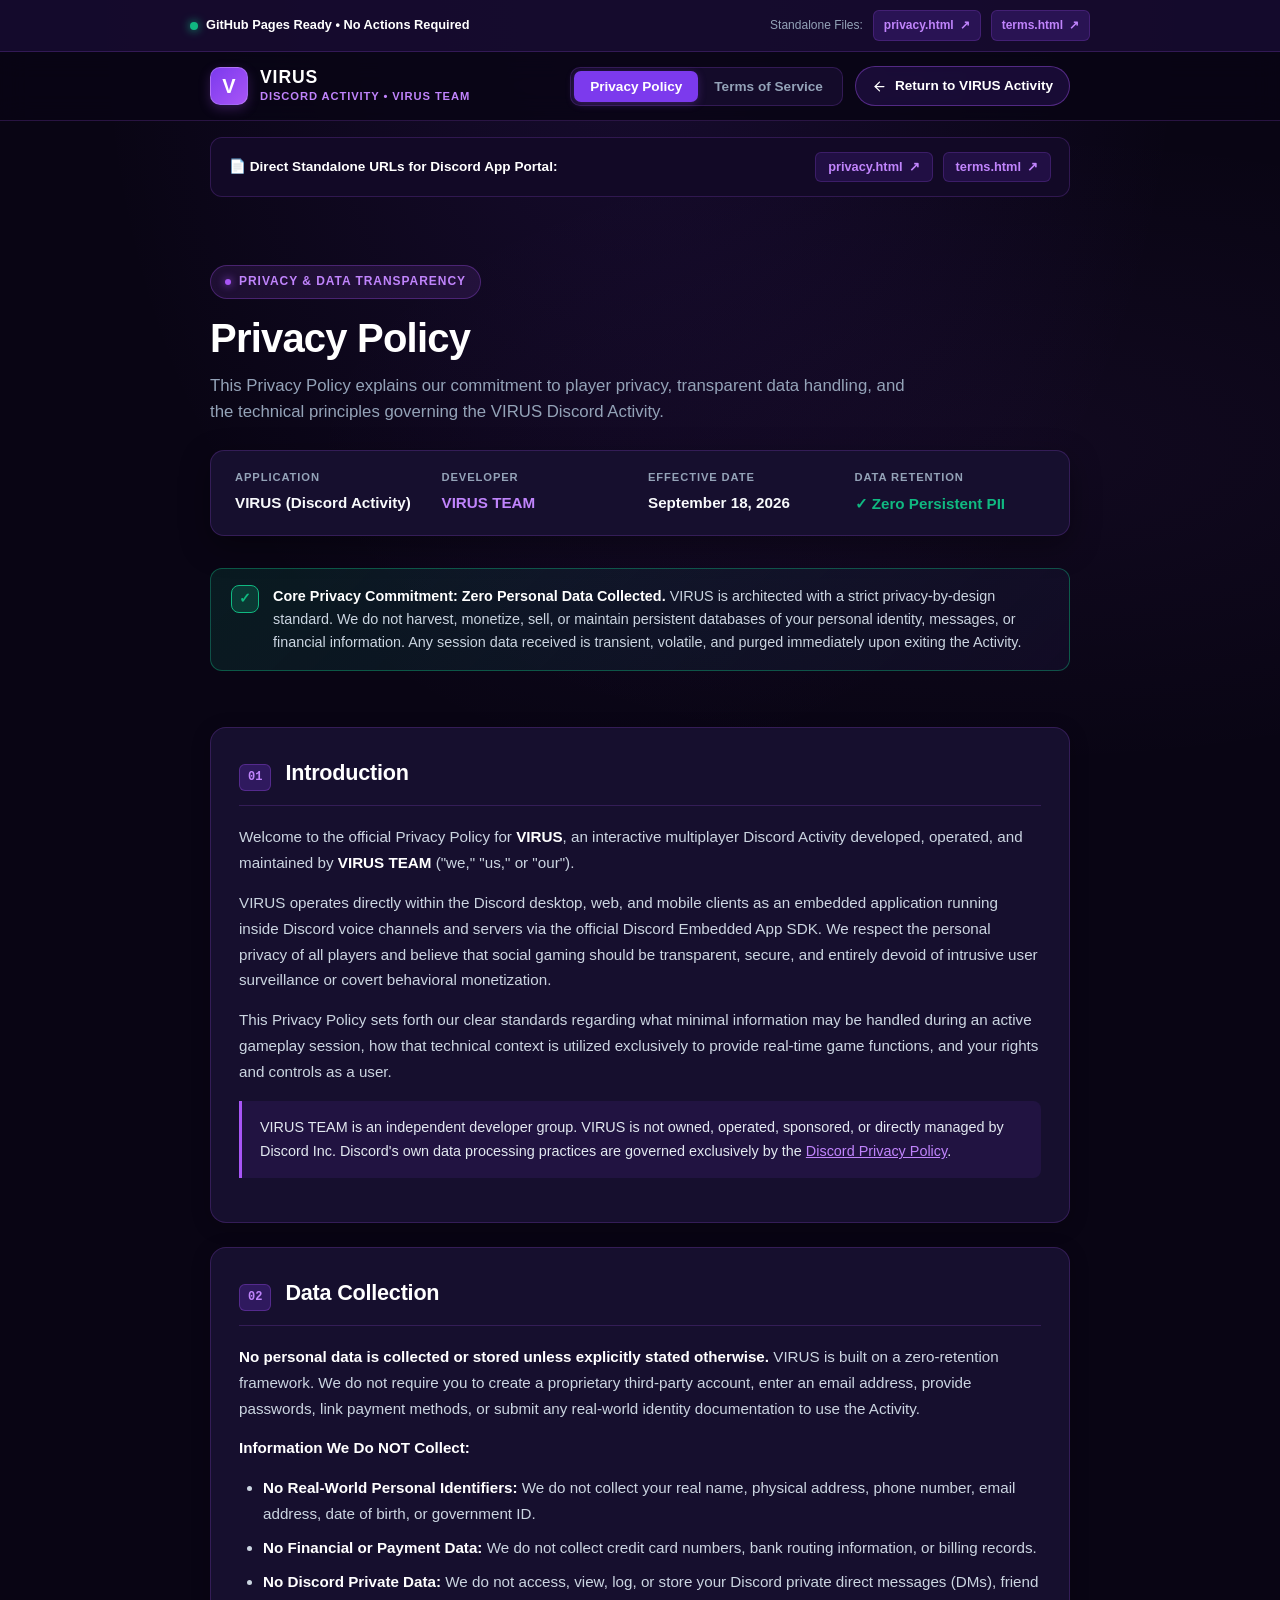
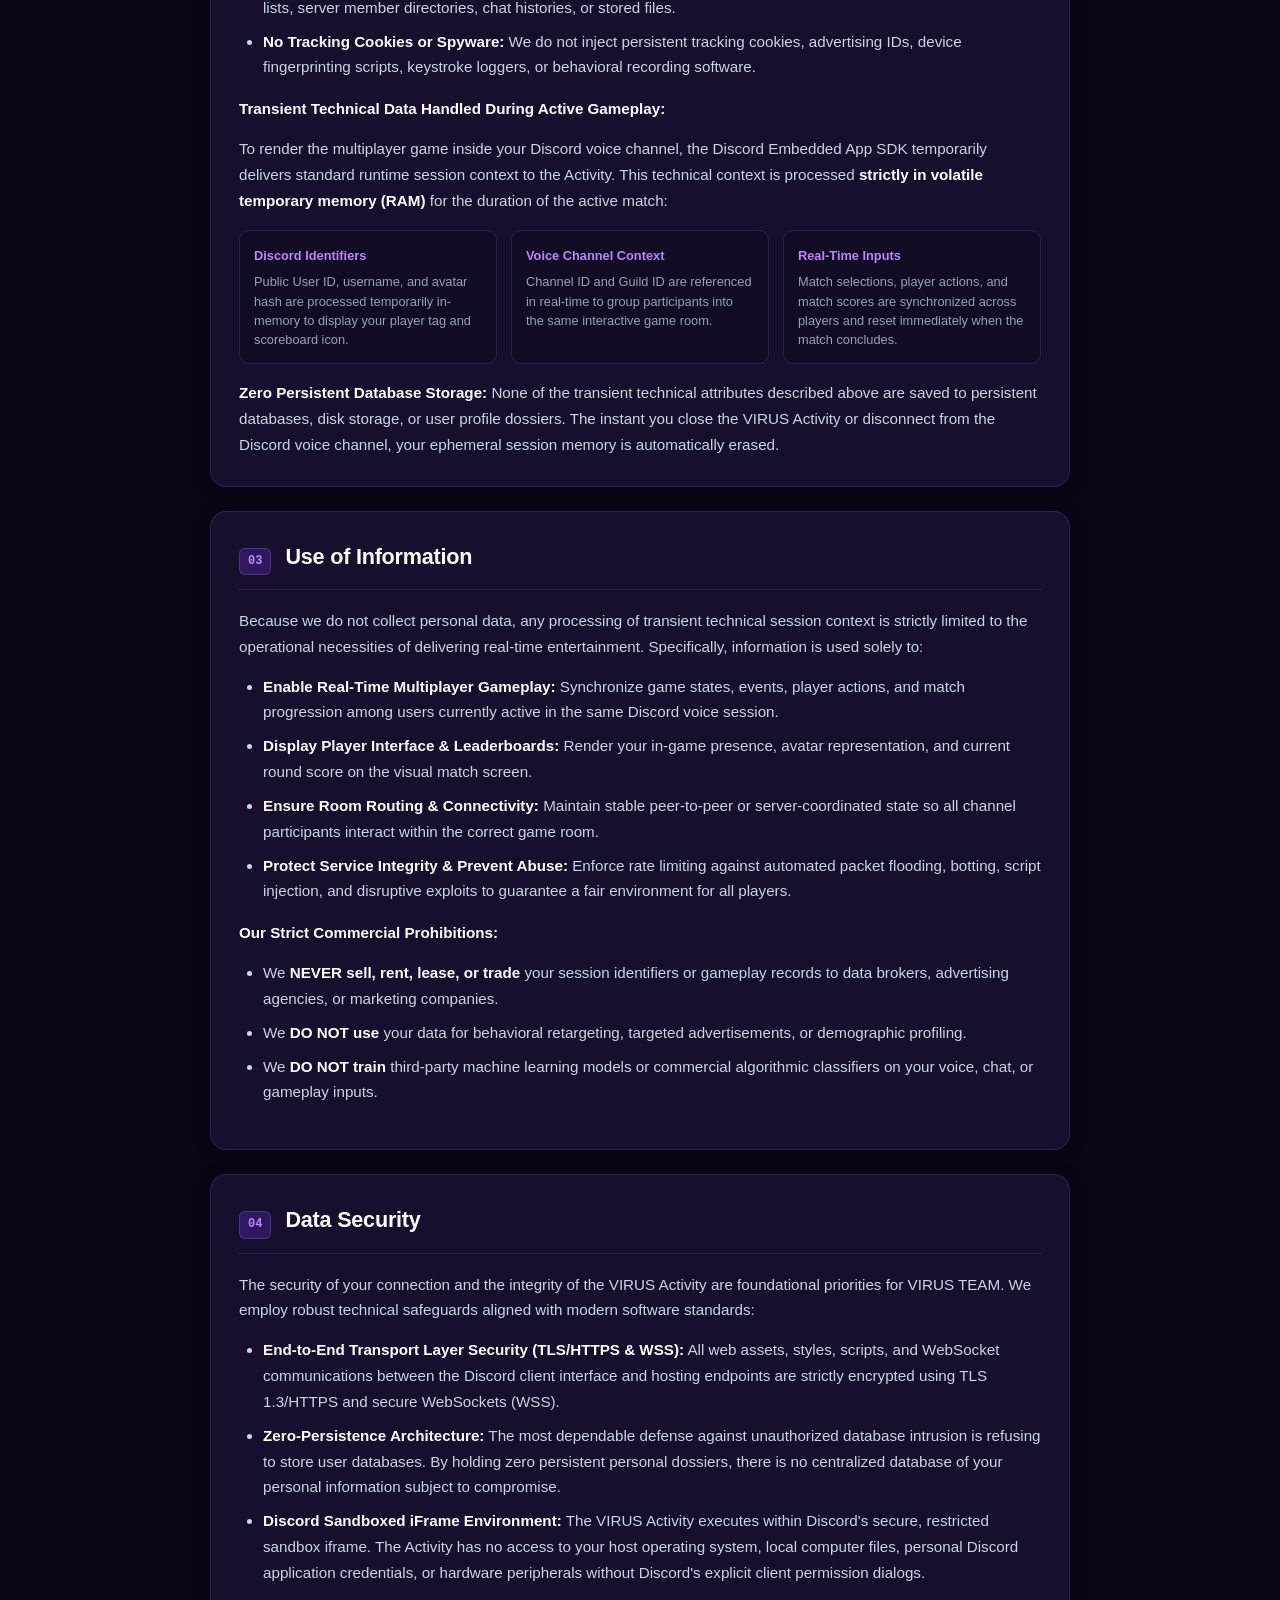
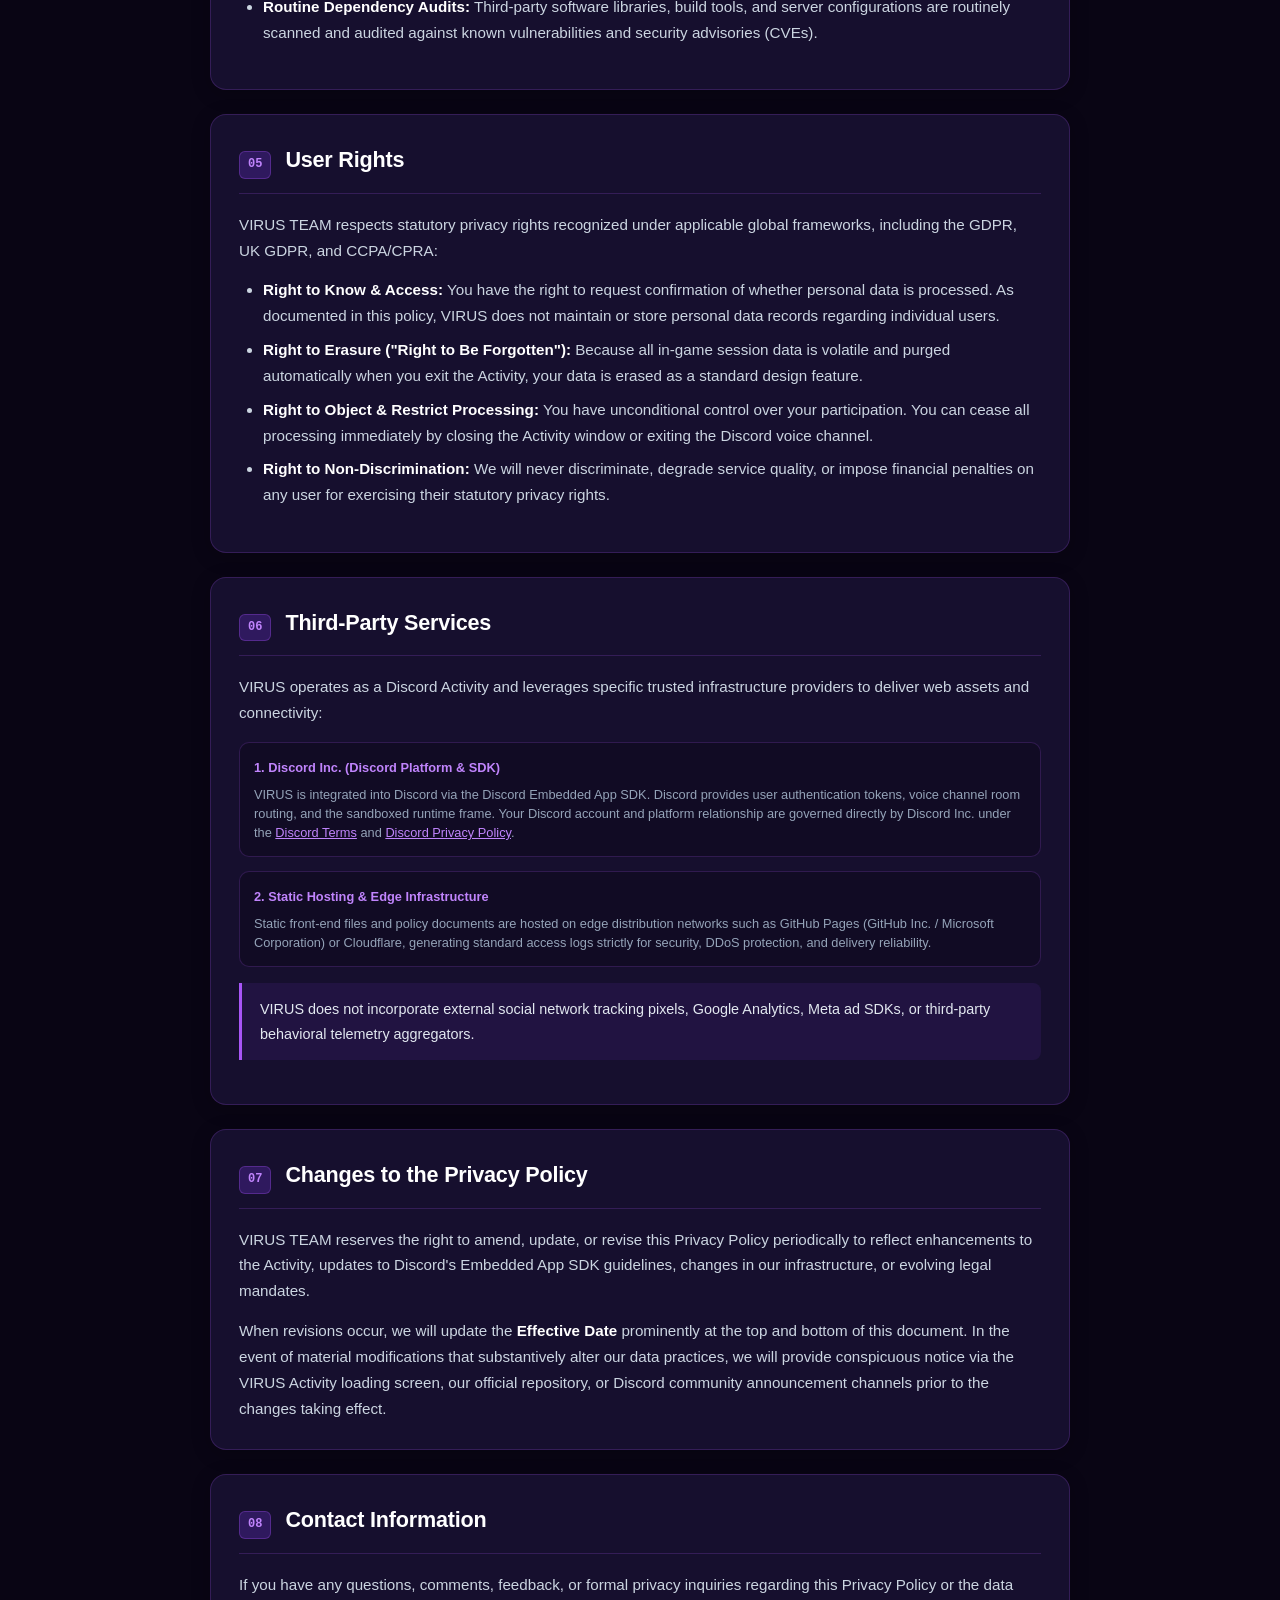
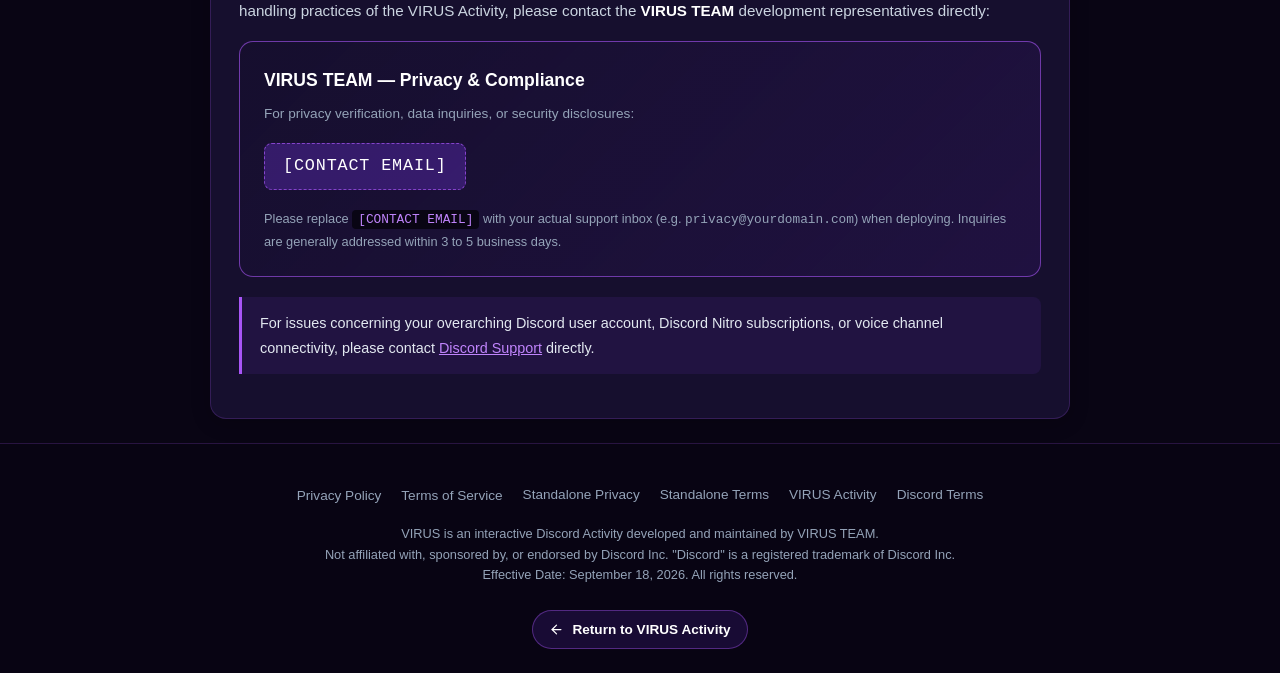
==== public/index.html @ bda34da0 "feat: replace React app with static HTML legal pages Replaced the template-based React structure wit" ====
<!DOCTYPE html>
<html lang="en">
<head>
  <meta charset="UTF-8" />
  <meta name="viewport" content="width=device-width, initial-scale=1.0" />
  <title>VIRUS - Privacy Policy & Terms of Service</title>
  <meta name="description" content="Official Privacy Policy and Terms of Service for the VIRUS Discord Activity developed by VIRUS TEAM. Hosted on GitHub Pages." />
  <meta property="og:title" content="VIRUS - Privacy Policy & Terms of Service" />
  <meta property="og:description" content="Official Privacy Policy and Terms of Service for the VIRUS Discord Activity developed by VIRUS TEAM." />
  <meta property="og:type" content="website" />
  <meta name="twitter:card" content="summary" />
  <meta name="theme-color" content="#090514" />
  <link rel="icon" href="data:image/svg+xml,<svg xmlns='http://www.w3.org/2000/svg' viewBox='0 0 100 100'><rect width='100' height='100' rx='20' fill='%237c3aed'/><text x='50%' y='68%' font-size='55' font-weight='900' fill='white' font-family='sans-serif' text-anchor='middle'>V</text></svg>" />

  <style>
    :root {
      --bg-base: #090514;
      --bg-surface: #120926;
      --bg-card: #160f2e;
      --bg-card-hover: #1f143d;
      --border-subtle: rgba(168, 85, 247, 0.2);
      --border-focus: rgba(168, 85, 247, 0.6);
      --purple-primary: #7c3aed;
      --purple-accent: #a855f7;
      --purple-light: #c084fc;
      --purple-glow: rgba(168, 85, 247, 0.25);
      --text-main: #f8fafc;
      --text-muted: #cbd5e1;
      --text-dim: #94a3b8;
      --emerald-accent: #10b981;
      --emerald-glow: rgba(16, 185, 129, 0.15);
      --transition: all 0.2s cubic-bezier(0.16, 1, 0.3, 1);
    }

    *, *::before, *::after {
      box-sizing: border-box;
      margin: 0;
      padding: 0;
    }

    html {
      scroll-behavior: smooth;
      background-color: var(--bg-base);
      color: var(--text-main);
      font-family: -apple-system, BlinkMacSystemFont, "Segoe UI", Roboto, "Helvetica Neue", Arial, sans-serif;
      line-height: 1.6;
    }

    body {
      background-color: var(--bg-base);
      min-height: 100vh;
      display: flex;
      flex-direction: column;
      overflow-x: hidden;
      background-image: 
        radial-gradient(ellipse at 50% 0%, rgba(124, 58, 237, 0.12) 0%, transparent 60%),
        radial-gradient(ellipse at 80% 50%, rgba(168, 85, 247, 0.05) 0%, transparent 50%);
      background-attachment: fixed;
    }

    .container {
      max-width: 900px;
      margin: 0 auto;
      padding: 0 20px;
      width: 100%;
    }

    /* GitHub Pages Ready Top Banner */
    .top-banner {
      background: rgba(22, 11, 46, 0.95);
      border-bottom: 1px solid var(--border-subtle);
      padding: 10px 16px;
      font-size: 0.8rem;
      color: var(--purple-light);
    }

    .top-banner-inner {
      max-width: 900px;
      margin: 0 auto;
      display: flex;
      align-items: center;
      justify-content: space-between;
      gap: 12px;
      flex-wrap: wrap;
    }

    .top-badge {
      display: inline-flex;
      align-items: center;
      gap: 8px;
      font-weight: 600;
      color: #ffffff;
    }

    .status-dot {
      width: 8px;
      height: 8px;
      border-radius: 50%;
      background-color: var(--emerald-accent);
      box-shadow: 0 0 10px var(--emerald-accent);
      animation: pulse 2s infinite;
    }

    @keyframes pulse {
      0%, 100% { opacity: 1; }
      50% { opacity: 0.4; }
    }

    .top-links {
      display: flex;
      align-items: center;
      gap: 10px;
      flex-wrap: wrap;
    }

    .top-link-btn {
      display: inline-flex;
      align-items: center;
      gap: 6px;
      padding: 5px 10px;
      border-radius: 6px;
      font-size: 0.75rem;
      font-weight: 600;
      text-decoration: none;
      background: rgba(124, 58, 237, 0.2);
      border: 1px solid var(--border-subtle);
      color: var(--purple-light);
      transition: var(--transition);
      cursor: pointer;
    }

    .top-link-btn:hover {
      background: rgba(124, 58, 237, 0.4);
      color: #ffffff;
      border-color: var(--purple-accent);
    }

    /* Navigation Header */
    header {
      position: sticky;
      top: 0;
      z-index: 100;
      background: rgba(9, 5, 20, 0.85);
      backdrop-filter: blur(14px);
      -webkit-backdrop-filter: blur(14px);
      border-bottom: 1px solid var(--border-subtle);
      padding: 14px 0;
    }

    .header-content {
      display: flex;
      align-items: center;
      justify-content: space-between;
      gap: 16px;
      flex-wrap: wrap;
    }

    .brand {
      display: flex;
      align-items: center;
      gap: 12px;
      text-decoration: none;
    }

    .brand-logo {
      width: 38px;
      height: 38px;
      background: linear-gradient(135deg, var(--purple-primary), var(--purple-accent));
      border-radius: 10px;
      display: flex;
      align-items: center;
      justify-content: center;
      font-weight: 900;
      font-size: 1.25rem;
      color: #ffffff;
      box-shadow: 0 4px 12px var(--purple-glow);
      border: 1px solid rgba(255, 255, 255, 0.2);
    }

    .brand-text {
      display: flex;
      flex-direction: column;
    }

    .brand-title {
      font-weight: 800;
      font-size: 1.1rem;
      color: #ffffff;
      letter-spacing: 0.05em;
      line-height: 1.2;
    }

    .brand-subtitle {
      font-size: 0.7rem;
      color: var(--purple-light);
      font-weight: 700;
      letter-spacing: 0.08em;
      text-transform: uppercase;
    }

    .header-controls {
      display: flex;
      align-items: center;
      gap: 12px;
      flex-wrap: wrap;
    }

    /* Tab Switcher */
    .tab-switcher {
      display: flex;
      background: #140b2a;
      border: 1px solid var(--border-subtle);
      border-radius: 10px;
      padding: 3px;
    }

    .tab-btn {
      background: transparent;
      border: none;
      color: var(--text-dim);
      padding: 8px 16px;
      border-radius: 7px;
      font-size: 0.85rem;
      font-weight: 600;
      cursor: pointer;
      transition: var(--transition);
      display: inline-flex;
      align-items: center;
      gap: 6px;
    }

    .tab-btn:hover {
      color: #ffffff;
    }

    .tab-btn.active {
      background: var(--purple-primary);
      color: #ffffff;
      box-shadow: 0 2px 8px var(--purple-glow);
    }

    .btn-return {
      display: inline-flex;
      align-items: center;
      gap: 8px;
      background: rgba(124, 58, 237, 0.15);
      border: 1px solid rgba(168, 85, 247, 0.4);
      color: #ffffff;
      padding: 8px 16px;
      border-radius: 999px;
      font-size: 0.85rem;
      font-weight: 600;
      text-decoration: none;
      transition: var(--transition);
    }

    .btn-return:hover {
      background: rgba(124, 58, 237, 0.35);
      border-color: var(--purple-accent);
      transform: translateY(-1px);
      box-shadow: 0 4px 14px var(--purple-glow);
    }

    /* Hero Section */
    .hero {
      padding: 36px 0 24px;
    }

    .pill-tag {
      display: inline-flex;
      align-items: center;
      gap: 8px;
      padding: 6px 14px;
      background: rgba(168, 85, 247, 0.12);
      border: 1px solid rgba(168, 85, 247, 0.3);
      border-radius: 999px;
      font-size: 0.75rem;
      font-weight: 700;
      text-transform: uppercase;
      letter-spacing: 0.08em;
      color: var(--purple-light);
      margin-bottom: 16px;
    }

    .pill-dot {
      width: 6px;
      height: 6px;
      border-radius: 50%;
      background: var(--purple-accent);
      box-shadow: 0 0 8px var(--purple-accent);
    }

    .hero-title {
      font-size: 2.5rem;
      font-weight: 900;
      letter-spacing: -0.02em;
      line-height: 1.15;
      color: #ffffff;
      margin-bottom: 12px;
    }

    .hero-lead {
      font-size: 1.05rem;
      color: var(--text-dim);
      max-width: 720px;
      line-height: 1.6;
    }

    /* Meta Details Card */
    .meta-card {
      background: var(--bg-card);
      border: 1px solid var(--border-subtle);
      border-radius: 14px;
      padding: 18px 24px;
      margin: 24px 0 32px;
      display: grid;
      grid-template-columns: repeat(auto-fit, minmax(180px, 1fr));
      gap: 16px;
      box-shadow: 0 10px 30px rgba(0, 0, 0, 0.35);
    }

    .meta-item-label {
      font-size: 0.7rem;
      text-transform: uppercase;
      letter-spacing: 0.08em;
      color: var(--text-dim);
      margin-bottom: 4px;
      font-weight: 700;
    }

    .meta-item-val {
      font-size: 0.95rem;
      font-weight: 600;
      color: var(--text-main);
    }

    .meta-highlight {
      color: var(--emerald-accent);
      display: inline-flex;
      align-items: center;
      gap: 6px;
    }

    /* Highlight Banner */
    .highlight-card {
      background: linear-gradient(135deg, rgba(16, 185, 129, 0.12), rgba(22, 15, 46, 0.6));
      border: 1px solid rgba(16, 185, 129, 0.4);
      border-radius: 12px;
      padding: 16px 20px;
      margin-bottom: 32px;
      display: flex;
      align-items: flex-start;
      gap: 14px;
      font-size: 0.9rem;
      color: var(--text-muted);
      line-height: 1.6;
    }

    .highlight-card-terms {
      background: linear-gradient(135deg, rgba(124, 58, 237, 0.12), rgba(22, 15, 46, 0.6));
      border: 1px solid rgba(168, 85, 247, 0.4);
    }

    .highlight-icon {
      flex-shrink: 0;
      width: 28px;
      height: 28px;
      border-radius: 8px;
      background: rgba(16, 185, 129, 0.2);
      border: 1px solid var(--emerald-accent);
      color: var(--emerald-accent);
      display: flex;
      align-items: center;
      justify-content: center;
      font-weight: 800;
      font-size: 0.9rem;
    }

    .highlight-card-terms .highlight-icon {
      background: rgba(168, 85, 247, 0.2);
      border-color: var(--purple-accent);
      color: var(--purple-light);
    }

    /* Fast Quick Links Bar */
    .quick-bar {
      background: var(--bg-surface);
      border: 1px solid var(--border-subtle);
      border-radius: 12px;
      padding: 14px 18px;
      margin-bottom: 32px;
      display: flex;
      align-items: center;
      justify-content: space-between;
      gap: 14px;
      flex-wrap: wrap;
    }

    .quick-title {
      font-size: 0.85rem;
      font-weight: 700;
      color: #ffffff;
      display: flex;
      align-items: center;
      gap: 8px;
    }

    .direct-file-links {
      display: flex;
      gap: 10px;
      flex-wrap: wrap;
    }

    .file-badge {
      display: inline-flex;
      align-items: center;
      gap: 6px;
      background: rgba(124, 58, 237, 0.15);
      border: 1px solid var(--border-subtle);
      color: var(--purple-light);
      padding: 4px 12px;
      border-radius: 6px;
      font-size: 0.8rem;
      font-weight: 600;
      text-decoration: none;
      transition: var(--transition);
    }

    .file-badge:hover {
      background: rgba(124, 58, 237, 0.35);
      border-color: var(--purple-accent);
      color: #ffffff;
    }

    /* Section Cards */
    .section-card {
      background: var(--bg-card);
      border: 1px solid var(--border-subtle);
      border-radius: 16px;
      padding: 28px;
      margin-bottom: 24px;
      scroll-margin-top: 90px;
      transition: var(--transition);
      box-shadow: 0 4px 20px rgba(0, 0, 0, 0.2);
    }

    .section-card:hover {
      border-color: var(--border-focus);
      box-shadow: 0 6px 24px var(--purple-glow);
    }

    .section-header {
      display: flex;
      align-items: baseline;
      gap: 14px;
      padding-bottom: 14px;
      margin-bottom: 18px;
      border-bottom: 1px solid var(--border-subtle);
    }

    .section-num {
      font-family: monospace;
      font-size: 0.75rem;
      font-weight: 800;
      color: var(--purple-light);
      background: rgba(124, 58, 237, 0.25);
      padding: 3px 8px;
      border-radius: 6px;
      border: 1px solid rgba(168, 85, 247, 0.3);
    }

    .section-title {
      font-size: 1.35rem;
      font-weight: 800;
      color: #ffffff;
      letter-spacing: -0.01em;
    }

    .section-body {
      font-size: 0.95rem;
      color: var(--text-muted);
      line-height: 1.7;
    }

    .section-body p {
      margin-bottom: 14px;
    }

    .section-body p:last-child {
      margin-bottom: 0;
    }

    .section-body ul {
      margin: 14px 0 16px 24px;
    }

    .section-body li {
      margin-bottom: 8px;
    }

    .section-body strong {
      color: #ffffff;
    }

    .notice-box {
      background: rgba(124, 58, 237, 0.1);
      border-left: 3px solid var(--purple-accent);
      padding: 14px 18px;
      border-radius: 0 8px 8px 0;
      margin: 16px 0;
      font-size: 0.9rem;
      color: #e2e8f0;
    }

    .notice-box a {
      color: var(--purple-light);
      text-decoration: underline;
    }

    .mini-grid {
      display: grid;
      grid-template-columns: repeat(auto-fit, minmax(220px, 1fr));
      gap: 14px;
      margin: 16px 0;
    }

    .mini-card {
      background: #110b24;
      border: 1px solid var(--border-subtle);
      border-radius: 10px;
      padding: 14px;
    }

    .mini-card-title {
      font-size: 0.8rem;
      font-weight: 700;
      color: var(--purple-light);
      margin-bottom: 6px;
      display: flex;
      align-items: center;
      gap: 6px;
    }

    .mini-card-text {
      font-size: 0.8rem;
      color: var(--text-dim);
      line-height: 1.5;
    }

    /* Contact Card */
    .contact-box {
      background: linear-gradient(135deg, rgba(22, 15, 46, 0.9), rgba(39, 20, 77, 0.6));
      border: 1px solid var(--border-focus);
      border-radius: 14px;
      padding: 24px;
      margin-top: 18px;
    }

    .contact-badge {
      display: inline-block;
      background: rgba(124, 58, 237, 0.3);
      border: 1px dashed rgba(168, 85, 247, 0.7);
      padding: 8px 18px;
      border-radius: 8px;
      font-family: monospace;
      font-size: 1.05rem;
      color: #ffffff;
      letter-spacing: 0.05em;
      margin: 10px 0;
      user-select: all;
    }

    /* Footer */
    footer {
      margin-top: auto;
      border-top: 1px solid var(--border-subtle);
      background: rgba(9, 5, 20, 0.98);
      padding: 40px 0 30px;
      font-size: 0.85rem;
      color: var(--text-dim);
    }

    .footer-content {
      display: flex;
      flex-direction: column;
      align-items: center;
      text-align: center;
      gap: 18px;
    }

    .footer-links {
      display: flex;
      gap: 20px;
      flex-wrap: wrap;
      justify-content: center;
    }

    .footer-links a, .footer-links button {
      color: var(--text-dim);
      text-decoration: none;
      background: none;
      border: none;
      font-size: 0.85rem;
      font-family: inherit;
      cursor: pointer;
      transition: var(--transition);
    }

    .footer-links a:hover, .footer-links button:hover {
      color: var(--purple-light);
    }

    .footer-copy {
      font-size: 0.8rem;
      line-height: 1.6;
      max-width: 650px;
    }

    /* Views */
    .doc-view {
      display: none;
    }

    .doc-view.active {
      display: block;
    }

    /* Responsive */
    @media (max-width: 640px) {
      .hero-title {
        font-size: 1.85rem;
      }
      .section-card {
        padding: 20px;
      }
      .header-content {
        justify-content: center;
      }
      .header-controls {
        width: 100%;
        justify-content: center;
      }
    }
  </style>
</head>
<body>

  <!-- Top GitHub Pages Bar -->
  <aside class="top-banner" aria-label="Status Bar">
    <div class="top-banner-inner">
      <div class="top-badge">
        <span class="status-dot"></span>
        <span>GitHub Pages Ready • No Actions Required</span>
      </div>
      <div class="top-links">
        <span style="font-size: 0.75rem; color: var(--text-dim);">Standalone Files:</span>
        <a href="privacy.html" class="top-link-btn" title="Open standalone privacy.html">
          <span>privacy.html</span>
          ↗
        </a>
        <a href="terms.html" class="top-link-btn" title="Open standalone terms.html">
          <span>terms.html</span>
          ↗
        </a>
      </div>
    </div>
  </aside>

  <!-- Sticky Header -->
  <header>
    <div class="container header-content">
      <a href="./" class="brand" title="VIRUS - Discord Activity">
        <div class="brand-logo">V</div>
        <div class="brand-text">
          <span class="brand-title">VIRUS</span>
          <span class="brand-subtitle">Discord Activity • VIRUS TEAM</span>
        </div>
      </a>

      <div class="header-controls">
        <!-- Tab Switcher -->
        <div class="tab-switcher" role="tablist">
          <button id="btn-tab-privacy" class="tab-btn active" role="tab" aria-selected="true" onclick="switchDoc('privacy')">
            Privacy Policy
          </button>
          <button id="btn-tab-terms" class="tab-btn" role="tab" aria-selected="false" onclick="switchDoc('terms')">
            Terms of Service
          </button>
        </div>

        <a href="https://discord.com" target="_blank" rel="noopener noreferrer" class="btn-return" id="return-link-header">
          <svg width="15" height="15" viewBox="0 0 24 24" fill="none" stroke="currentColor" stroke-width="2" stroke-linecap="round" stroke-linejoin="round">
            <line x1="19" y1="12" x2="5" y2="12"></line>
            <polyline points="12 19 5 12 12 5"></polyline>
          </svg>
          <span>Return to VIRUS Activity</span>
        </a>
      </div>
    </div>
  </header>

  <!-- Quick Access Bar -->
  <div class="container" style="margin-top: 16px;">
    <div class="quick-bar">
      <div class="quick-title">
        <span>📄 Direct Standalone URLs for Discord App Portal:</span>
      </div>
      <div class="direct-file-links">
        <a href="privacy.html" class="file-badge" target="_blank">
          <span>privacy.html</span> ↗
        </a>
        <a href="terms.html" class="file-badge" target="_blank">
          <span>terms.html</span> ↗
        </a>
      </div>
    </div>
  </div>

  <main class="container">

    <!-- =========================================================================
         VIEW 1: PRIVACY POLICY
         ========================================================================= -->
    <div id="view-privacy" class="doc-view active">
      <!-- Hero -->
      <section class="hero">
        <div class="pill-tag">
          <span class="pill-dot"></span>
          Privacy &amp; Data Transparency
        </div>
        <h1 class="hero-title">Privacy Policy</h1>
        <p class="hero-lead">
          This Privacy Policy explains our commitment to player privacy, transparent data handling, and the technical principles governing the VIRUS Discord Activity.
        </p>

        <!-- Meta Card -->
        <div class="meta-card">
          <div>
            <div class="meta-item-label">Application</div>
            <div class="meta-item-val">VIRUS (Discord Activity)</div>
          </div>
          <div>
            <div class="meta-item-label">Developer</div>
            <div class="meta-item-val" style="color: var(--purple-light);">VIRUS TEAM</div>
          </div>
          <div>
            <div class="meta-item-label">Effective Date</div>
            <div class="meta-item-val">September 18, 2026</div>
          </div>
          <div>
            <div class="meta-item-label">Data Retention</div>
            <div class="meta-item-val meta-highlight">
              <span>✓ Zero Persistent PII</span>
            </div>
          </div>
        </div>

        <!-- Highlight Card -->
        <div class="highlight-card">
          <div class="highlight-icon">✓</div>
          <div>
            <strong style="color: #ffffff;">Core Privacy Commitment: Zero Personal Data Collected.</strong>
            VIRUS is architected with a strict privacy-by-design standard. We do not harvest, monetize, sell, or maintain persistent databases of your personal identity, messages, or financial information. Any session data received is transient, volatile, and purged immediately upon exiting the Activity.
          </div>
        </div>
      </section>

      <!-- Privacy Sections -->
      <div class="sections-wrapper">

        <!-- 01: Introduction -->
        <article id="priv-intro" class="section-card">
          <div class="section-header">
            <span class="section-num">01</span>
            <h2 class="section-title">Introduction</h2>
          </div>
          <div class="section-body">
            <p>Welcome to the official Privacy Policy for <strong>VIRUS</strong>, an interactive multiplayer Discord Activity developed, operated, and maintained by <strong>VIRUS TEAM</strong> (&quot;we,&quot; &quot;us,&quot; or &quot;our&quot;).</p>
            <p>VIRUS operates directly within the Discord desktop, web, and mobile clients as an embedded application running inside Discord voice channels and servers via the official Discord Embedded App SDK. We respect the personal privacy of all players and believe that social gaming should be transparent, secure, and entirely devoid of intrusive user surveillance or covert behavioral monetization.</p>
            <p>This Privacy Policy sets forth our clear standards regarding what minimal information may be handled during an active gameplay session, how that technical context is utilized exclusively to provide real-time game functions, and your rights and controls as a user.</p>
            <div class="notice-box">
              VIRUS TEAM is an independent developer group. VIRUS is not owned, operated, sponsored, or directly managed by Discord Inc. Discord&apos;s own data processing practices are governed exclusively by the <a href="https://discord.com/privacy" target="_blank" rel="noopener noreferrer">Discord Privacy Policy</a>.
            </div>
          </div>
        </article>

        <!-- 02: Data Collection -->
        <article id="priv-data" class="section-card">
          <div class="section-header">
            <span class="section-num">02</span>
            <h2 class="section-title">Data Collection</h2>
          </div>
          <div class="section-body">
            <p><strong>No personal data is collected or stored unless explicitly stated otherwise.</strong> VIRUS is built on a zero-retention framework. We do not require you to create a proprietary third-party account, enter an email address, provide passwords, link payment methods, or submit any real-world identity documentation to use the Activity.</p>
            
            <p style="font-weight: 700; color: #ffffff; margin-top: 14px;">Information We Do NOT Collect:</p>
            <ul>
              <li><strong>No Real-World Personal Identifiers:</strong> We do not collect your real name, physical address, phone number, email address, date of birth, or government ID.</li>
              <li><strong>No Financial or Payment Data:</strong> We do not collect credit card numbers, bank routing information, or billing records.</li>
              <li><strong>No Discord Private Data:</strong> We do not access, view, log, or store your Discord private direct messages (DMs), friend lists, server member directories, chat histories, or stored files.</li>
              <li><strong>No Tracking Cookies or Spyware:</strong> We do not inject persistent tracking cookies, advertising IDs, device fingerprinting scripts, keystroke loggers, or behavioral recording software.</li>
            </ul>

            <p style="font-weight: 700; color: #ffffff; margin-top: 14px;">Transient Technical Data Handled During Active Gameplay:</p>
            <p>To render the multiplayer game inside your Discord voice channel, the Discord Embedded App SDK temporarily delivers standard runtime session context to the Activity. This technical context is processed <strong>strictly in volatile temporary memory (RAM)</strong> for the duration of the active match:</p>

            <div class="mini-grid">
              <div class="mini-card">
                <div class="mini-card-title">Discord Identifiers</div>
                <div class="mini-card-text">Public User ID, username, and avatar hash are processed temporarily in-memory to display your player tag and scoreboard icon.</div>
              </div>
              <div class="mini-card">
                <div class="mini-card-title">Voice Channel Context</div>
                <div class="mini-card-text">Channel ID and Guild ID are referenced in real-time to group participants into the same interactive game room.</div>
              </div>
              <div class="mini-card">
                <div class="mini-card-title">Real-Time Inputs</div>
                <div class="mini-card-text">Match selections, player actions, and match scores are synchronized across players and reset immediately when the match concludes.</div>
              </div>
            </div>

            <p><strong>Zero Persistent Database Storage:</strong> None of the transient technical attributes described above are saved to persistent databases, disk storage, or user profile dossiers. The instant you close the VIRUS Activity or disconnect from the Discord voice channel, your ephemeral session memory is automatically erased.</p>
          </div>
        </article>

        <!-- 03: Use of Information -->
        <article id="priv-use" class="section-card">
          <div class="section-header">
            <span class="section-num">03</span>
            <h2 class="section-title">Use of Information</h2>
          </div>
          <div class="section-body">
            <p>Because we do not collect personal data, any processing of transient technical session context is strictly limited to the operational necessities of delivering real-time entertainment. Specifically, information is used solely to:</p>
            <ul>
              <li><strong>Enable Real-Time Multiplayer Gameplay:</strong> Synchronize game states, events, player actions, and match progression among users currently active in the same Discord voice session.</li>
              <li><strong>Display Player Interface &amp; Leaderboards:</strong> Render your in-game presence, avatar representation, and current round score on the visual match screen.</li>
              <li><strong>Ensure Room Routing &amp; Connectivity:</strong> Maintain stable peer-to-peer or server-coordinated state so all channel participants interact within the correct game room.</li>
              <li><strong>Protect Service Integrity &amp; Prevent Abuse:</strong> Enforce rate limiting against automated packet flooding, botting, script injection, and disruptive exploits to guarantee a fair environment for all players.</li>
            </ul>

            <p style="font-weight: 700; color: #ffffff; margin-top: 14px;">Our Strict Commercial Prohibitions:</p>
            <ul>
              <li>We <strong>NEVER sell, rent, lease, or trade</strong> your session identifiers or gameplay records to data brokers, advertising agencies, or marketing companies.</li>
              <li>We <strong>DO NOT use</strong> your data for behavioral retargeting, targeted advertisements, or demographic profiling.</li>
              <li>We <strong>DO NOT train</strong> third-party machine learning models or commercial algorithmic classifiers on your voice, chat, or gameplay inputs.</li>
            </ul>
          </div>
        </article>

        <!-- 04: Data Security -->
        <article id="priv-security" class="section-card">
          <div class="section-header">
            <span class="section-num">04</span>
            <h2 class="section-title">Data Security</h2>
          </div>
          <div class="section-body">
            <p>The security of your connection and the integrity of the VIRUS Activity are foundational priorities for VIRUS TEAM. We employ robust technical safeguards aligned with modern software standards:</p>
            <ul>
              <li><strong>End-to-End Transport Layer Security (TLS/HTTPS &amp; WSS):</strong> All web assets, styles, scripts, and WebSocket communications between the Discord client interface and hosting endpoints are strictly encrypted using TLS 1.3/HTTPS and secure WebSockets (WSS).</li>
              <li><strong>Zero-Persistence Architecture:</strong> The most dependable defense against unauthorized database intrusion is refusing to store user databases. By holding zero persistent personal dossiers, there is no centralized database of your personal information subject to compromise.</li>
              <li><strong>Discord Sandboxed iFrame Environment:</strong> The VIRUS Activity executes within Discord&apos;s secure, restricted sandbox iframe. The Activity has no access to your host operating system, local computer files, personal Discord application credentials, or hardware peripherals without Discord&apos;s explicit client permission dialogs.</li>
              <li><strong>Routine Dependency Audits:</strong> Third-party software libraries, build tools, and server configurations are routinely scanned and audited against known vulnerabilities and security advisories (CVEs).</li>
            </ul>
          </div>
        </article>

        <!-- 05: User Rights -->
        <article id="priv-rights" class="section-card">
          <div class="section-header">
            <span class="section-num">05</span>
            <h2 class="section-title">User Rights</h2>
          </div>
          <div class="section-body">
            <p>VIRUS TEAM respects statutory privacy rights recognized under applicable global frameworks, including the GDPR, UK GDPR, and CCPA/CPRA:</p>
            <ul>
              <li><strong>Right to Know &amp; Access:</strong> You have the right to request confirmation of whether personal data is processed. As documented in this policy, VIRUS does not maintain or store personal data records regarding individual users.</li>
              <li><strong>Right to Erasure (&quot;Right to Be Forgotten&quot;):</strong> Because all in-game session data is volatile and purged automatically when you exit the Activity, your data is erased as a standard design feature.</li>
              <li><strong>Right to Object &amp; Restrict Processing:</strong> You have unconditional control over your participation. You can cease all processing immediately by closing the Activity window or exiting the Discord voice channel.</li>
              <li><strong>Right to Non-Discrimination:</strong> We will never discriminate, degrade service quality, or impose financial penalties on any user for exercising their statutory privacy rights.</li>
            </ul>
          </div>
        </article>

        <!-- 06: Third-Party Services -->
        <article id="priv-thirdparty" class="section-card">
          <div class="section-header">
            <span class="section-num">06</span>
            <h2 class="section-title">Third-Party Services</h2>
          </div>
          <div class="section-body">
            <p>VIRUS operates as a Discord Activity and leverages specific trusted infrastructure providers to deliver web assets and connectivity:</p>
            <div class="mini-grid" style="grid-template-columns: 1fr;">
              <div class="mini-card">
                <div class="mini-card-title">1. Discord Inc. (Discord Platform &amp; SDK)</div>
                <div class="mini-card-text">VIRUS is integrated into Discord via the Discord Embedded App SDK. Discord provides user authentication tokens, voice channel room routing, and the sandboxed runtime frame. Your Discord account and platform relationship are governed directly by Discord Inc. under the <a href="https://discord.com/terms" target="_blank" rel="noopener noreferrer" style="color: var(--purple-light);">Discord Terms</a> and <a href="https://discord.com/privacy" target="_blank" rel="noopener noreferrer" style="color: var(--purple-light);">Discord Privacy Policy</a>.</div>
              </div>
              <div class="mini-card">
                <div class="mini-card-title">2. Static Hosting &amp; Edge Infrastructure</div>
                <div class="mini-card-text">Static front-end files and policy documents are hosted on edge distribution networks such as GitHub Pages (GitHub Inc. / Microsoft Corporation) or Cloudflare, generating standard access logs strictly for security, DDoS protection, and delivery reliability.</div>
              </div>
            </div>
            <div class="notice-box">
              VIRUS does not incorporate external social network tracking pixels, Google Analytics, Meta ad SDKs, or third-party behavioral telemetry aggregators.
            </div>
          </div>
        </article>

        <!-- 07: Changes to the Privacy Policy -->
        <article id="priv-changes" class="section-card">
          <div class="section-header">
            <span class="section-num">07</span>
            <h2 class="section-title">Changes to the Privacy Policy</h2>
          </div>
          <div class="section-body">
            <p>VIRUS TEAM reserves the right to amend, update, or revise this Privacy Policy periodically to reflect enhancements to the Activity, updates to Discord&apos;s Embedded App SDK guidelines, changes in our infrastructure, or evolving legal mandates.</p>
            <p>When revisions occur, we will update the <strong>Effective Date</strong> prominently at the top and bottom of this document. In the event of material modifications that substantively alter our data practices, we will provide conspicuous notice via the VIRUS Activity loading screen, our official repository, or Discord community announcement channels prior to the changes taking effect.</p>
          </div>
        </article>

        <!-- 08: Contact Information -->
        <article id="priv-contact" class="section-card">
          <div class="section-header">
            <span class="section-num">08</span>
            <h2 class="section-title">Contact Information</h2>
          </div>
          <div class="section-body">
            <p>If you have any questions, comments, feedback, or formal privacy inquiries regarding this Privacy Policy or the data handling practices of the VIRUS Activity, please contact the <strong>VIRUS TEAM</strong> development representatives directly:</p>

            <div class="contact-box">
              <div style="font-size: 1.1rem; font-weight: 800; color: #ffffff; margin-bottom: 6px;">VIRUS TEAM — Privacy &amp; Compliance</div>
              <p style="font-size: 0.85rem; color: var(--text-dim); margin-bottom: 8px;">For privacy verification, data inquiries, or security disclosures:</p>
              <div class="contact-badge">[CONTACT EMAIL]</div>
              <p style="font-size: 0.8rem; color: var(--text-dim); margin-top: 8px;">
                Please replace <code style="color: var(--purple-light); background: #090514; padding: 2px 6px; border-radius: 4px;">[CONTACT EMAIL]</code> with your actual support inbox (e.g. <code>privacy@yourdomain.com</code>) when deploying. Inquiries are generally addressed within 3 to 5 business days.
              </p>
            </div>

            <div class="notice-box" style="margin-top: 20px;">
              For issues concerning your overarching Discord user account, Discord Nitro subscriptions, or voice channel connectivity, please contact <a href="https://support.discord.com" target="_blank" rel="noopener noreferrer">Discord Support</a> directly.
            </div>
          </div>
        </article>

      </div>
    </div>


    <!-- =========================================================================
         VIEW 2: TERMS OF SERVICE
         ========================================================================= -->
    <div id="view-terms" class="doc-view">
      <!-- Hero -->
      <section class="hero">
        <div class="pill-tag">
          <span class="pill-dot"></span>
          Official Legal Agreement
        </div>
        <h1 class="hero-title">Terms of Service</h1>
        <p class="hero-lead">
          Please review these Terms of Service carefully before launching, joining, accessing, or interacting with the VIRUS Discord Activity.
        </p>

        <!-- Meta Card -->
        <div class="meta-card">
          <div>
            <div class="meta-item-label">Application</div>
            <div class="meta-item-val">VIRUS (Discord Activity)</div>
          </div>
          <div>
            <div class="meta-item-label">Developer</div>
            <div class="meta-item-val" style="color: var(--purple-light);">VIRUS TEAM</div>
          </div>
          <div>
            <div class="meta-item-label">Effective Date</div>
            <div class="meta-item-val">September 18, 2026</div>
          </div>
          <div>
            <div class="meta-item-label">Contact</div>
            <div class="meta-item-val" style="font-family: monospace; color: var(--purple-light);">[CONTACT EMAIL]</div>
          </div>
        </div>

        <!-- Highlight Card -->
        <div class="highlight-card highlight-card-terms">
          <div class="highlight-icon">i</div>
          <div>
            <strong style="color: #ffffff;">Independent Development Notice: </strong>
            The <strong>VIRUS</strong> Discord Activity is an independently created application developed and operated by <strong>VIRUS TEAM</strong>. VIRUS is not owned, operated, sponsored, or endorsed by Discord Inc. &quot;Discord&quot; is a registered trademark of Discord Inc.
          </div>
        </div>
      </section>

      <!-- Terms Sections -->
      <div class="sections-wrapper">

        <!-- 01 -->
        <article id="terms-acceptance" class="section-card">
          <div class="section-header">
            <span class="section-num">01</span>
            <h2 class="section-title">Introduction and Acceptance of the Terms</h2>
          </div>
          <div class="section-body">
            <p>Welcome to <strong>VIRUS</strong>, an interactive Discord Activity created and maintained by <strong>VIRUS TEAM</strong> (&quot;we&quot;, &quot;us&quot;, or &quot;our&quot;).</p>
            <p>These Terms of Service (&quot;Terms&quot;) constitute a legally binding contract between you (&quot;you&quot;, &quot;user&quot;, or &quot;player&quot;) and VIRUS TEAM governing your access to and use of the VIRUS Discord Activity.</p>
            <div class="notice-box">
              By launching, joining, accessing, or playing the VIRUS Activity within Discord, you explicitly acknowledge that you have read, understood, and agree to be bound by these Terms. If you do not agree to these Terms, you must immediately cease accessing and exit the Activity.
            </div>
          </div>
        </article>

        <!-- 02 -->
        <article id="terms-description" class="section-card">
          <div class="section-header">
            <span class="section-num">02</span>
            <h2 class="section-title">Description of the VIRUS Application</h2>
          </div>
          <div class="section-body">
            <p><strong>VIRUS</strong> is an interactive digital application designed specifically as a Discord Activity. The application runs embedded directly within Discord voice and text channels via Discord&apos;s embedded application framework, offering interactive gameplay and entertainment experiences for Discord users and community servers.</p>
            <p>The Activity is engineered solely for personal, non-commercial community entertainment. VIRUS is independently created by VIRUS TEAM and operates through Discord&apos;s platform infrastructure to render inside your Discord client.</p>
          </div>
        </article>

        <!-- 03 -->
        <article id="terms-responsibilities" class="section-card">
          <div class="section-header">
            <span class="section-num">03</span>
            <h2 class="section-title">User Eligibility and Responsibilities</h2>
          </div>
          <div class="section-body">
            <p>To access or use the VIRUS Activity, you must:</p>
            <ul>
              <li>Be at least 13 years of age (or the minimum legal age required in your jurisdiction to use Discord, such as 16 in certain European territories).</li>
              <li>Maintain an active, valid Discord account in full standing with Discord Inc.</li>
              <li>Adhere strictly to all applicable local, national, and international laws while interacting with the Activity.</li>
            </ul>
            <p>You are solely responsible for all actions, communications, and conduct executed through your Discord account while participating in the VIRUS Activity.</p>
          </div>
        </article>

        <!-- 04 -->
        <article id="terms-acceptable-use" class="section-card">
          <div class="section-header">
            <span class="section-num">04</span>
            <h2 class="section-title">Acceptable Use Policy</h2>
          </div>
          <div class="section-body">
            <p>You agree to interact with the VIRUS Activity with fairness, courtesy, and respect toward other community members. You shall NOT:</p>
            <ul>
              <li>Cheat, exploit bugs, or use unauthorized automation (such as bots, macros, memory injectors, or modified client scripts) to gain unfair gameplay advantages.</li>
              <li>Interfere with, disrupt, overload, or flood the servers, networks, or WebSocket connections powering the Activity.</li>
              <li>Harass, intimidate, defame, threaten, impersonate, or direct hate speech toward other players or VIRUS TEAM members.</li>
              <li>Attempt to reverse-engineer, decompile, or extract proprietary source code or game assets without express permission.</li>
              <li>Use the Activity for commercial advertising, spamming, phishing, or distribution of malicious software.</li>
            </ul>
          </div>
        </article>

        <!-- 05 -->
        <article id="terms-discord" class="section-card">
          <div class="section-header">
            <span class="section-num">05</span>
            <h2 class="section-title">Compliance with Discord Platform Rules</h2>
          </div>
          <div class="section-body">
            <p>Because the VIRUS Activity is embedded within the Discord ecosystem, your use of VIRUS is conditioned upon strict and ongoing compliance with Discord&apos;s official policies:</p>
            <ul>
              <li><a href="https://discord.com/terms" target="_blank" rel="noopener noreferrer" style="color: var(--purple-light);">Discord Terms of Service</a></li>
              <li><a href="https://discord.com/guidelines" target="_blank" rel="noopener noreferrer" style="color: var(--purple-light);">Discord Community Guidelines</a></li>
              <li><a href="https://support.discord.com/hc/en-us/articles/4412085582359" target="_blank" rel="noopener noreferrer" style="color: var(--purple-light);">Discord Developer Terms &amp; Policy</a></li>
            </ul>
            <div class="notice-box">
              VIRUS TEAM reserves the right to suspend or block any player or Discord server from accessing the VIRUS Activity if found violating Discord&apos;s Community Guidelines or our Acceptable Use Policy.
            </div>
          </div>
        </article>

        <!-- 06 -->
        <article id="terms-ip" class="section-card">
          <div class="section-header">
            <span class="section-num">06</span>
            <h2 class="section-title">Intellectual Property Rights</h2>
          </div>
          <div class="section-body">
            <p>All title, ownership, and intellectual property rights in and to the VIRUS Activity—including but not limited to the source code, game mechanics, visual designs, user interfaces, artwork, logos, sound effects, audio, and brand designations—are the exclusive property of <strong>VIRUS TEAM</strong> or its licensors.</p>
            <p>VIRUS TEAM grants you a limited, revocable, non-exclusive, non-transferable license to access and play the Activity inside Discord for personal, non-commercial entertainment purposes. All rights not expressly granted are reserved.</p>
          </div>
        </article>

        <!-- 07 -->
        <article id="terms-availability" class="section-card">
          <div class="section-header">
            <span class="section-num">07</span>
            <h2 class="section-title">Service Availability and Modifications</h2>
          </div>
          <div class="section-body">
            <p>The VIRUS Activity is provided on an &quot;AS IS&quot; and &quot;AS AVAILABLE&quot; basis. VIRUS TEAM makes no warranties or guarantees regarding uninterrupted operation, speed, or error-free gameplay.</p>
            <p>We reserve the right to modify, balance, patch, update, suspend, or discontinue the Activity or any specific features at any time without prior notice or liability.</p>
          </div>
        </article>

        <!-- 08 -->
        <article id="terms-disclaimer" class="section-card">
          <div class="section-header">
            <span class="section-num">08</span>
            <h2 class="section-title">Disclaimer of Warranties and Limitation of Liability</h2>
          </div>
          <div class="section-body">
            <p>TO THE MAXIMUM EXTENT PERMITTED BY APPLICABLE LAW, VIRUS TEAM EXPRESSLY DISCLAIMS ALL WARRANTIES OF ANY KIND, WHETHER EXPRESS OR IMPLIED, INCLUDING WARRANTIES OF MERCHANTABILITY, FITNESS FOR A PARTICULAR PURPOSE, AND NON-INFRINGEMENT.</p>
            <p>IN NO EVENT SHALL VIRUS TEAM BE LIABLE FOR ANY DIRECT, INDIRECT, INCIDENTAL, SPECIAL, CONSEQUENTIAL, OR PUNITIVE DAMAGES ARISING FROM OR RELATED TO YOUR USE OF OR INABILITY TO USE THE VIRUS ACTIVITY.</p>
          </div>
        </article>

        <!-- 09 -->
        <article id="terms-changes" class="section-card">
          <div class="section-header">
            <span class="section-num">09</span>
            <h2 class="section-title">Modifications to the Terms</h2>
          </div>
          <div class="section-body">
            <p>VIRUS TEAM reserves the right to amend, replace, or update these Terms of Service at any time. When modifications are made, the revised Terms will be posted to this page with an updated <strong>Effective Date</strong>.</p>
            <p>Your continued access or use of the VIRUS Activity after any revised Terms take effect constitutes your binding acceptance of the updated Terms.</p>
          </div>
        </article>

        <!-- 10 -->
        <article id="terms-contact" class="section-card">
          <div class="section-header">
            <span class="section-num">10</span>
            <h2 class="section-title">Contact Information</h2>
          </div>
          <div class="section-body">
            <p>If you have any questions, inquiries, concerns, or legal notices regarding these Terms of Service or the VIRUS Discord Activity, please reach out to the development team:</p>

            <div class="contact-box">
              <div style="font-size: 1.1rem; font-weight: 800; color: #ffffff; margin-bottom: 6px;">VIRUS TEAM — Developer Contact</div>
              <p style="font-size: 0.85rem; color: var(--text-dim); margin-bottom: 8px;">For support, inquiries, or notices:</p>
              <div class="contact-badge">[CONTACT EMAIL]</div>
              <p style="font-size: 0.8rem; color: var(--text-dim); margin-top: 8px;">
                Please replace <code style="color: var(--purple-light); background: #090514; padding: 2px 6px; border-radius: 4px;">[CONTACT EMAIL]</code> with your designated support address when deploying.
              </p>
            </div>
          </div>
        </article>

      </div>
    </div>

  </main>

  <!-- Footer -->
  <footer>
    <div class="container footer-content">
      <div class="footer-links">
        <button type="button" onclick="switchDoc('privacy')">Privacy Policy</button>
        <button type="button" onclick="switchDoc('terms')">Terms of Service</button>
        <a href="privacy.html">Standalone Privacy</a>
        <a href="terms.html">Standalone Terms</a>
        <a href="https://discord.com" target="_blank" rel="noopener noreferrer">VIRUS Activity</a>
        <a href="https://discord.com/terms" target="_blank" rel="noopener noreferrer">Discord Terms</a>
      </div>

      <p class="footer-copy">
        VIRUS is an interactive Discord Activity developed and maintained by VIRUS TEAM.<br>
        Not affiliated with, sponsored by, or endorsed by Discord Inc. &quot;Discord&quot; is a registered trademark of Discord Inc.<br>
        Effective Date: September 18, 2026. All rights reserved.
      </p>

      <a href="https://discord.com" target="_blank" rel="noopener noreferrer" class="btn-return" style="margin-top: 6px;">
        <svg width="15" height="15" viewBox="0 0 24 24" fill="none" stroke="currentColor" stroke-width="2" stroke-linecap="round" stroke-linejoin="round">
          <line x1="19" y1="12" x2="5" y2="12"></line>
          <polyline points="12 19 5 12 12 5"></polyline>
        </svg>
        <span>Return to VIRUS Activity</span>
      </a>
    </div>
  </footer>

  <!-- Vanilla Script for Tabs and Hash Navigation - Zero Build Step -->
  <script>
    function switchDoc(doc) {
      const viewPrivacy = document.getElementById('view-privacy');
      const viewTerms = document.getElementById('view-terms');
      const btnPrivacy = document.getElementById('btn-tab-privacy');
      const btnTerms = document.getElementById('btn-tab-terms');

      if (doc === 'terms') {
        viewPrivacy.classList.remove('active');
        viewTerms.classList.add('active');
        btnPrivacy.classList.remove('active');
        btnPrivacy.setAttribute('aria-selected', 'false');
        btnTerms.classList.add('active');
        btnTerms.setAttribute('aria-selected', 'true');
        document.title = 'VIRUS - Terms of Service';
        if (!window.location.hash.startsWith('#terms')) {
          history.replaceState(null, '', '#terms');
        }
      } else {
        viewTerms.classList.remove('active');
        viewPrivacy.classList.add('active');
        btnTerms.classList.remove('active');
        btnTerms.setAttribute('aria-selected', 'false');
        btnPrivacy.classList.add('active');
        btnPrivacy.setAttribute('aria-selected', 'true');
        document.title = 'VIRUS - Privacy Policy';
        if (!window.location.hash.startsWith('#priv')) {
          history.replaceState(null, '', '#privacy');
        }
      }
      window.scrollTo({ top: 0, behavior: 'smooth' });
    }

    // Hash-based routing check on page load
    window.addEventListener('DOMContentLoaded', () => {
      const hash = window.location.hash.toLowerCase();
      if (hash.includes('terms') || hash.includes('acceptance') || hash.includes('responsibilities') || hash.includes('acceptable-use')) {
        switchDoc('terms');
      } else {
        switchDoc('privacy');
      }
    });
  </script>
</body>
</html>
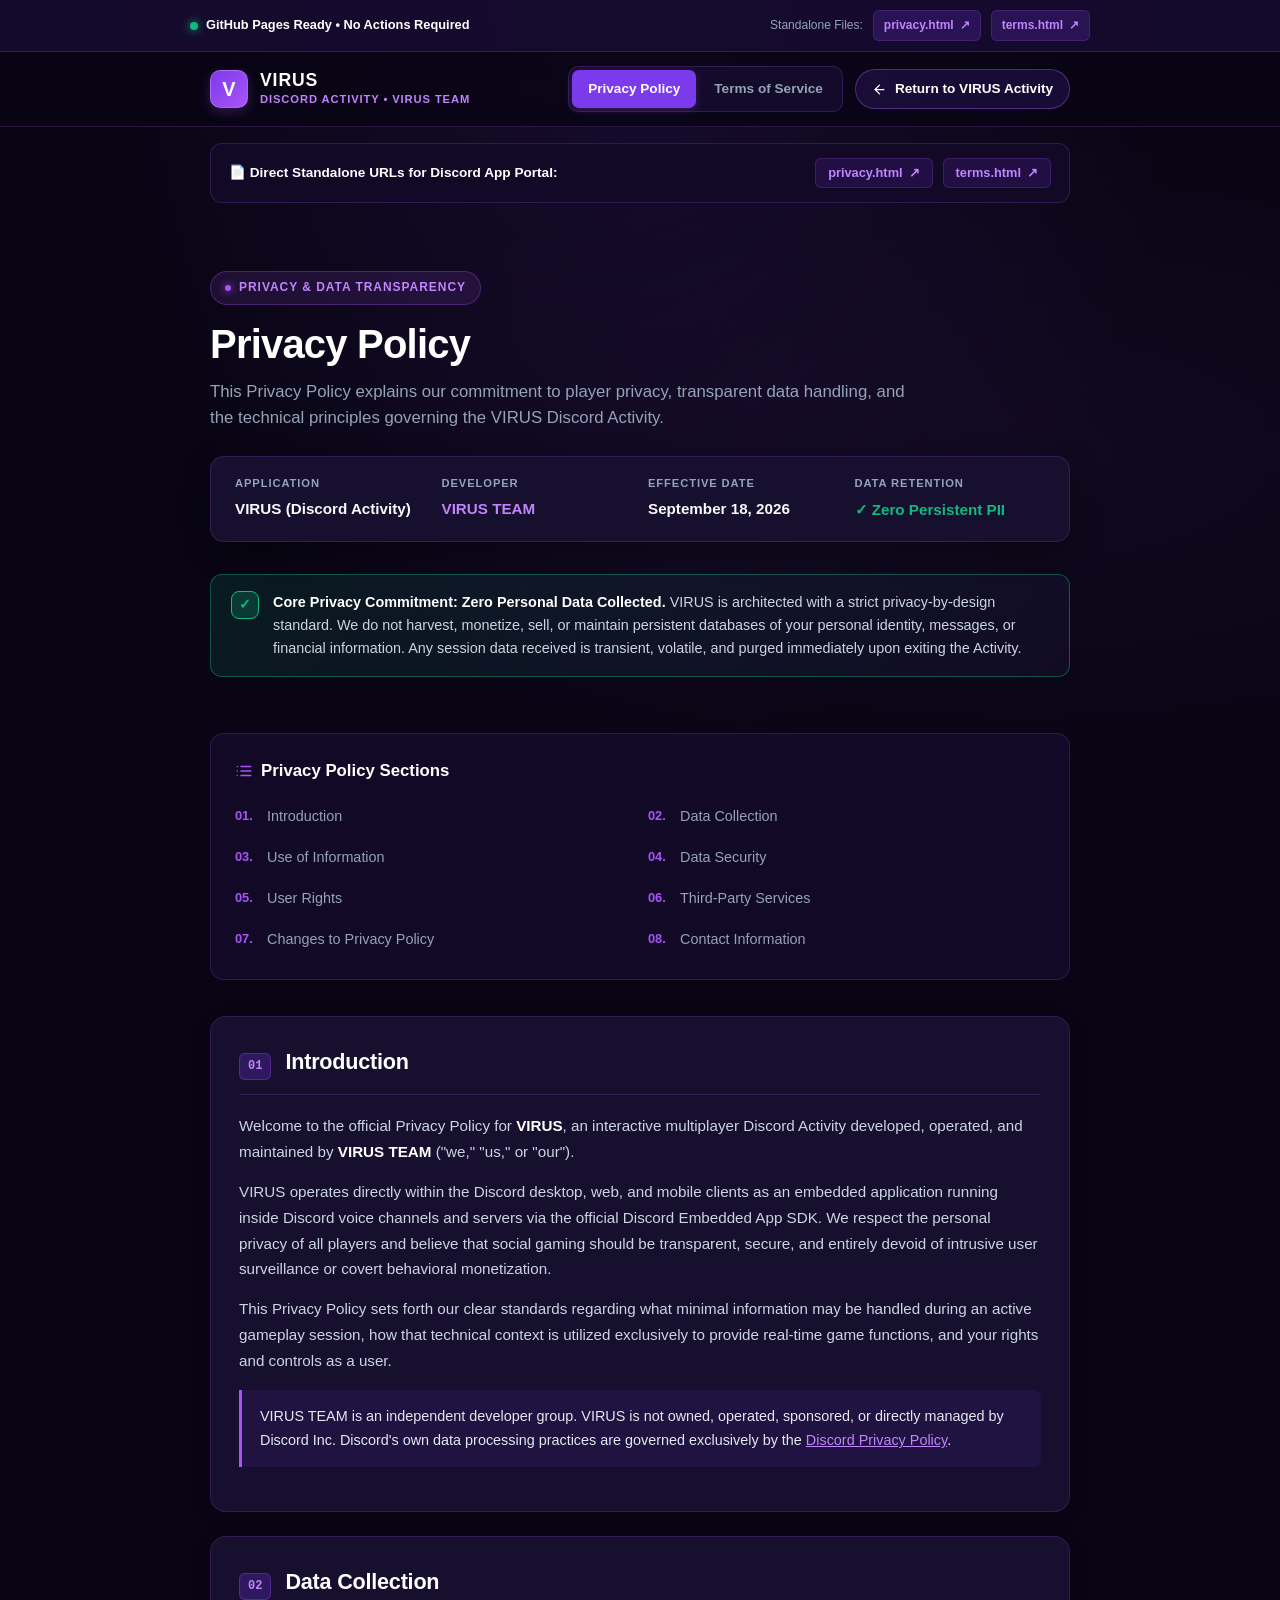
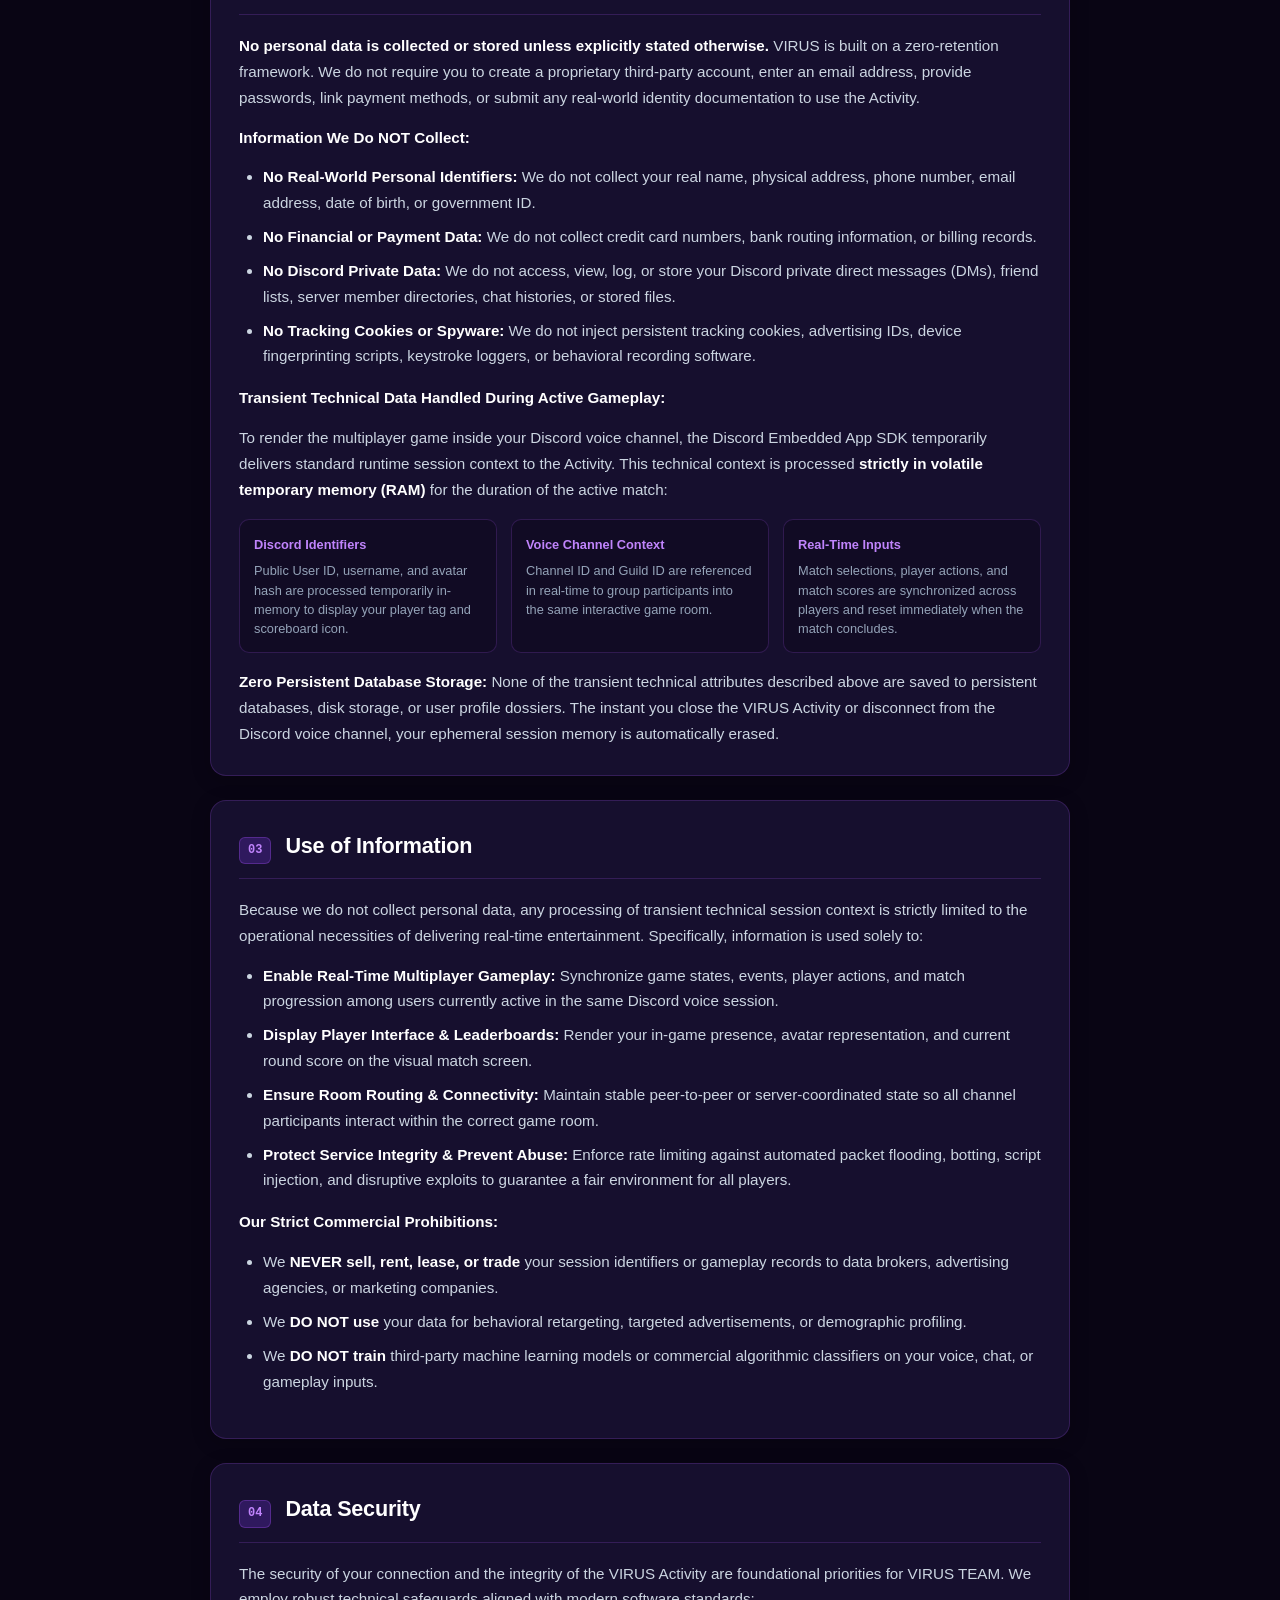
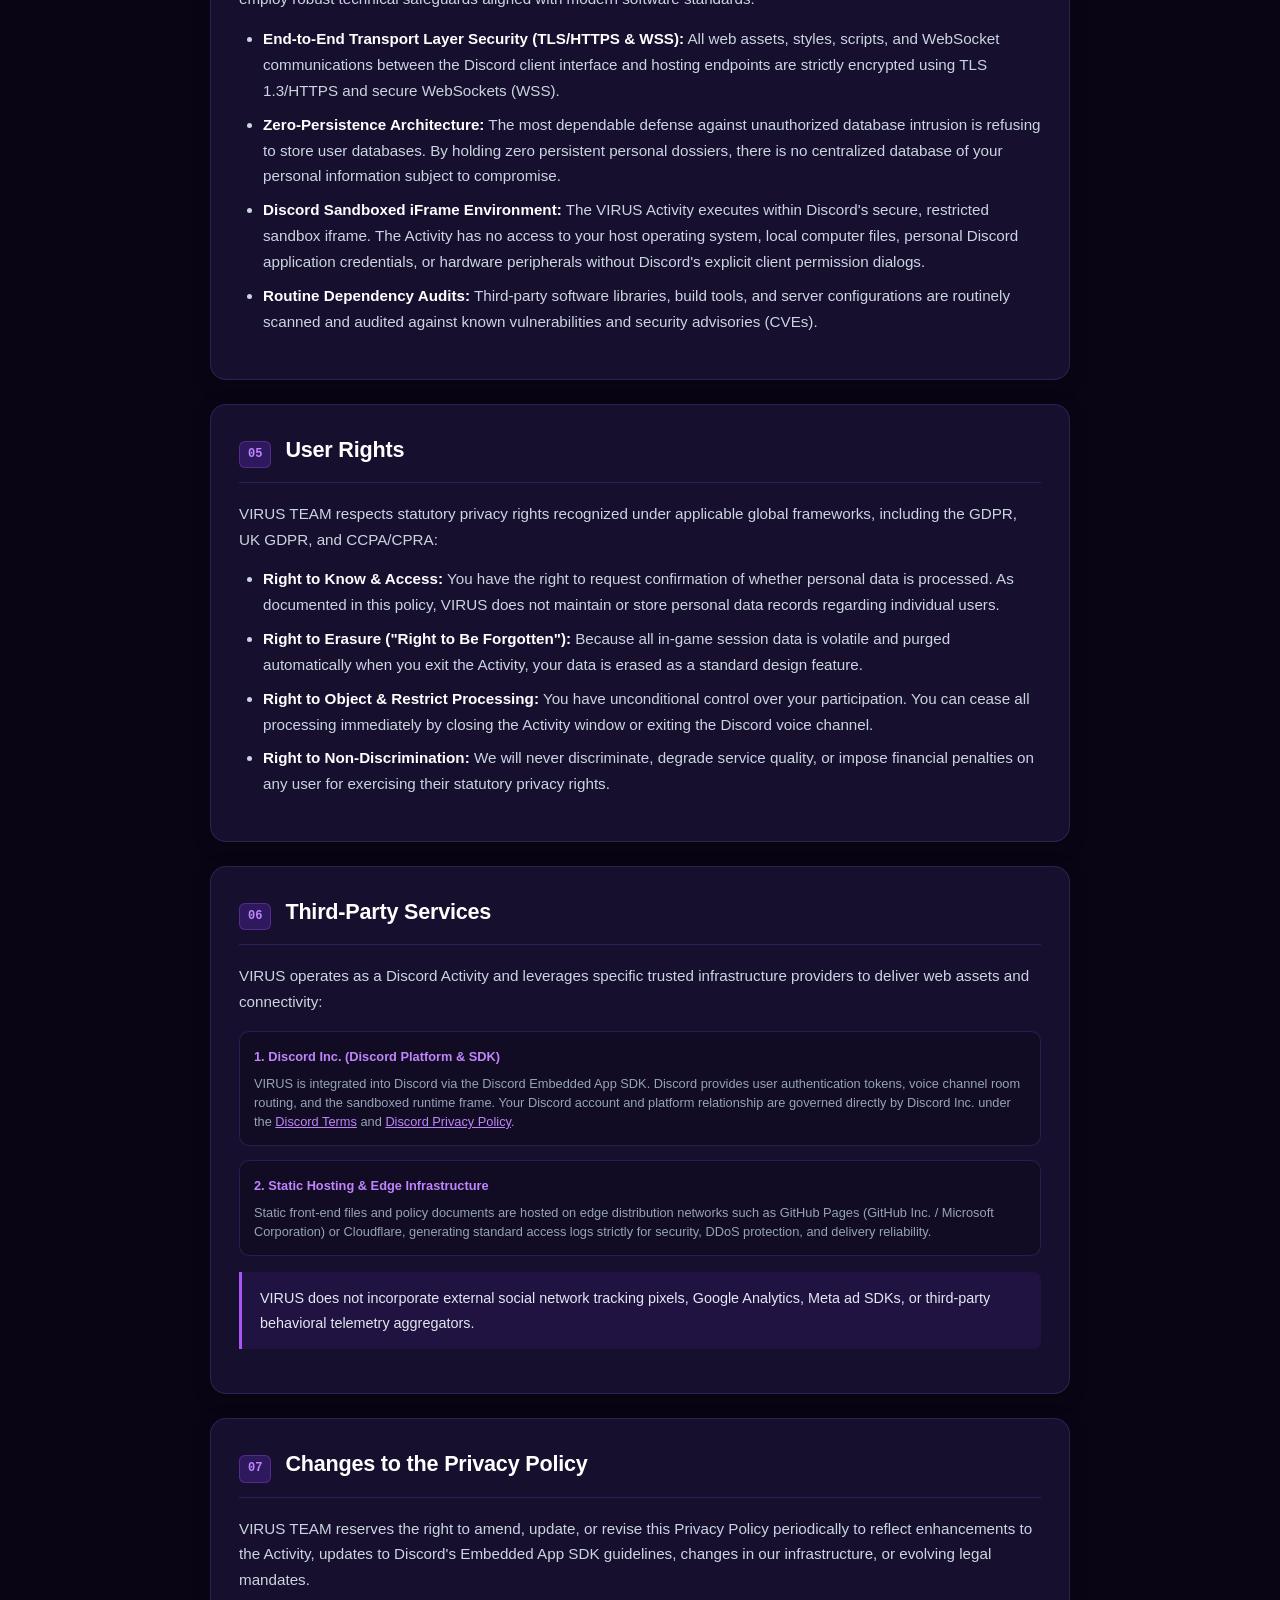
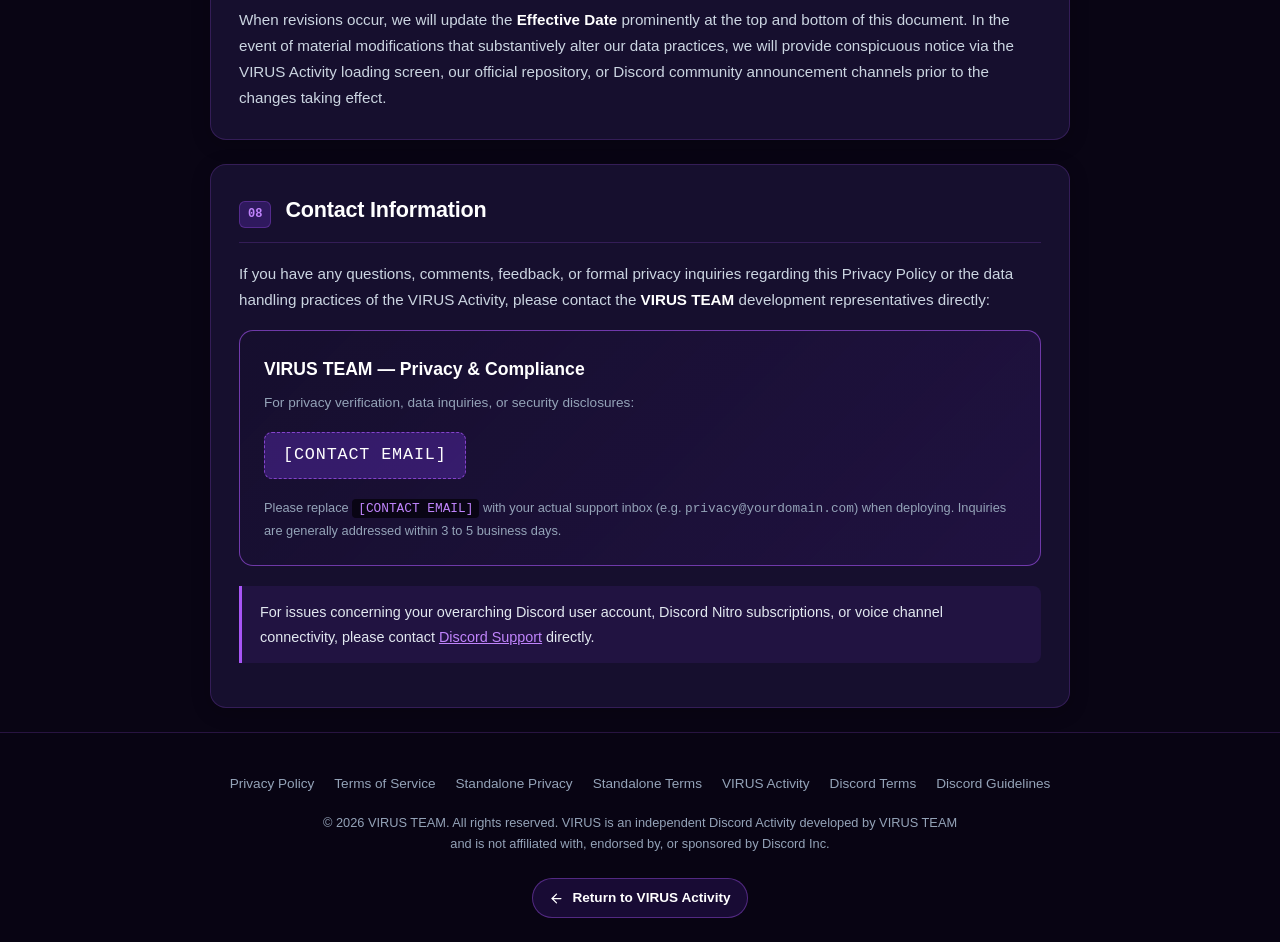
==== commit 59bdee04: "style: implement modern dark theme and structure Refactor styles to introduce a cohesive purple-them" ====
--- a/public/index.html
+++ b/public/index.html
@@ -3,647 +3,21 @@
 <head>
   <meta charset="UTF-8" />
   <meta name="viewport" content="width=device-width, initial-scale=1.0" />
-  <title>VIRUS - Privacy Policy & Terms of Service</title>
-  <meta name="description" content="Official Privacy Policy and Terms of Service for the VIRUS Discord Activity developed by VIRUS TEAM. Hosted on GitHub Pages." />
-  <meta property="og:title" content="VIRUS - Privacy Policy & Terms of Service" />
+  <title>VIRUS - Privacy Policy &amp; Terms of Service</title>
+  <meta name="description" content="Official Privacy Policy and Terms of Service for the VIRUS Discord Activity developed by VIRUS TEAM. Ready for GitHub Pages." />
+  <meta property="og:title" content="VIRUS - Privacy Policy &amp; Terms of Service" />
   <meta property="og:description" content="Official Privacy Policy and Terms of Service for the VIRUS Discord Activity developed by VIRUS TEAM." />
   <meta property="og:type" content="website" />
   <meta name="twitter:card" content="summary" />
   <meta name="theme-color" content="#090514" />
   <link rel="icon" href="data:image/svg+xml,<svg xmlns='http://www.w3.org/2000/svg' viewBox='0 0 100 100'><rect width='100' height='100' rx='20' fill='%237c3aed'/><text x='50%' y='68%' font-size='55' font-weight='900' fill='white' font-family='sans-serif' text-anchor='middle'>V</text></svg>" />
-
-  <style>
-    :root {
-      --bg-base: #090514;
-      --bg-surface: #120926;
-      --bg-card: #160f2e;
-      --bg-card-hover: #1f143d;
-      --border-subtle: rgba(168, 85, 247, 0.2);
-      --border-focus: rgba(168, 85, 247, 0.6);
-      --purple-primary: #7c3aed;
-      --purple-accent: #a855f7;
-      --purple-light: #c084fc;
-      --purple-glow: rgba(168, 85, 247, 0.25);
-      --text-main: #f8fafc;
-      --text-muted: #cbd5e1;
-      --text-dim: #94a3b8;
-      --emerald-accent: #10b981;
-      --emerald-glow: rgba(16, 185, 129, 0.15);
-      --transition: all 0.2s cubic-bezier(0.16, 1, 0.3, 1);
-    }
-
-    *, *::before, *::after {
-      box-sizing: border-box;
-      margin: 0;
-      padding: 0;
-    }
-
-    html {
-      scroll-behavior: smooth;
-      background-color: var(--bg-base);
-      color: var(--text-main);
-      font-family: -apple-system, BlinkMacSystemFont, "Segoe UI", Roboto, "Helvetica Neue", Arial, sans-serif;
-      line-height: 1.6;
-    }
-
-    body {
-      background-color: var(--bg-base);
-      min-height: 100vh;
-      display: flex;
-      flex-direction: column;
-      overflow-x: hidden;
-      background-image: 
-        radial-gradient(ellipse at 50% 0%, rgba(124, 58, 237, 0.12) 0%, transparent 60%),
-        radial-gradient(ellipse at 80% 50%, rgba(168, 85, 247, 0.05) 0%, transparent 50%);
-      background-attachment: fixed;
-    }
-
-    .container {
-      max-width: 900px;
-      margin: 0 auto;
-      padding: 0 20px;
-      width: 100%;
-    }
-
-    /* GitHub Pages Ready Top Banner */
-    .top-banner {
-      background: rgba(22, 11, 46, 0.95);
-      border-bottom: 1px solid var(--border-subtle);
-      padding: 10px 16px;
-      font-size: 0.8rem;
-      color: var(--purple-light);
-    }
-
-    .top-banner-inner {
-      max-width: 900px;
-      margin: 0 auto;
-      display: flex;
-      align-items: center;
-      justify-content: space-between;
-      gap: 12px;
-      flex-wrap: wrap;
-    }
-
-    .top-badge {
-      display: inline-flex;
-      align-items: center;
-      gap: 8px;
-      font-weight: 600;
-      color: #ffffff;
-    }
-
-    .status-dot {
-      width: 8px;
-      height: 8px;
-      border-radius: 50%;
-      background-color: var(--emerald-accent);
-      box-shadow: 0 0 10px var(--emerald-accent);
-      animation: pulse 2s infinite;
-    }
-
-    @keyframes pulse {
-      0%, 100% { opacity: 1; }
-      50% { opacity: 0.4; }
-    }
-
-    .top-links {
-      display: flex;
-      align-items: center;
-      gap: 10px;
-      flex-wrap: wrap;
-    }
-
-    .top-link-btn {
-      display: inline-flex;
-      align-items: center;
-      gap: 6px;
-      padding: 5px 10px;
-      border-radius: 6px;
-      font-size: 0.75rem;
-      font-weight: 600;
-      text-decoration: none;
-      background: rgba(124, 58, 237, 0.2);
-      border: 1px solid var(--border-subtle);
-      color: var(--purple-light);
-      transition: var(--transition);
-      cursor: pointer;
-    }
-
-    .top-link-btn:hover {
-      background: rgba(124, 58, 237, 0.4);
-      color: #ffffff;
-      border-color: var(--purple-accent);
-    }
-
-    /* Navigation Header */
-    header {
-      position: sticky;
-      top: 0;
-      z-index: 100;
-      background: rgba(9, 5, 20, 0.85);
-      backdrop-filter: blur(14px);
-      -webkit-backdrop-filter: blur(14px);
-      border-bottom: 1px solid var(--border-subtle);
-      padding: 14px 0;
-    }
-
-    .header-content {
-      display: flex;
-      align-items: center;
-      justify-content: space-between;
-      gap: 16px;
-      flex-wrap: wrap;
-    }
-
-    .brand {
-      display: flex;
-      align-items: center;
-      gap: 12px;
-      text-decoration: none;
-    }
-
-    .brand-logo {
-      width: 38px;
-      height: 38px;
-      background: linear-gradient(135deg, var(--purple-primary), var(--purple-accent));
-      border-radius: 10px;
-      display: flex;
-      align-items: center;
-      justify-content: center;
-      font-weight: 900;
-      font-size: 1.25rem;
-      color: #ffffff;
-      box-shadow: 0 4px 12px var(--purple-glow);
-      border: 1px solid rgba(255, 255, 255, 0.2);
-    }
-
-    .brand-text {
-      display: flex;
-      flex-direction: column;
-    }
-
-    .brand-title {
-      font-weight: 800;
-      font-size: 1.1rem;
-      color: #ffffff;
-      letter-spacing: 0.05em;
-      line-height: 1.2;
-    }
-
-    .brand-subtitle {
-      font-size: 0.7rem;
-      color: var(--purple-light);
-      font-weight: 700;
-      letter-spacing: 0.08em;
-      text-transform: uppercase;
-    }
-
-    .header-controls {
-      display: flex;
-      align-items: center;
-      gap: 12px;
-      flex-wrap: wrap;
-    }
-
-    /* Tab Switcher */
-    .tab-switcher {
-      display: flex;
-      background: #140b2a;
-      border: 1px solid var(--border-subtle);
-      border-radius: 10px;
-      padding: 3px;
-    }
-
-    .tab-btn {
-      background: transparent;
-      border: none;
-      color: var(--text-dim);
-      padding: 8px 16px;
-      border-radius: 7px;
-      font-size: 0.85rem;
-      font-weight: 600;
-      cursor: pointer;
-      transition: var(--transition);
-      display: inline-flex;
-      align-items: center;
-      gap: 6px;
-    }
-
-    .tab-btn:hover {
-      color: #ffffff;
-    }
-
-    .tab-btn.active {
-      background: var(--purple-primary);
-      color: #ffffff;
-      box-shadow: 0 2px 8px var(--purple-glow);
-    }
-
-    .btn-return {
-      display: inline-flex;
-      align-items: center;
-      gap: 8px;
-      background: rgba(124, 58, 237, 0.15);
-      border: 1px solid rgba(168, 85, 247, 0.4);
-      color: #ffffff;
-      padding: 8px 16px;
-      border-radius: 999px;
-      font-size: 0.85rem;
-      font-weight: 600;
-      text-decoration: none;
-      transition: var(--transition);
-    }
-
-    .btn-return:hover {
-      background: rgba(124, 58, 237, 0.35);
-      border-color: var(--purple-accent);
-      transform: translateY(-1px);
-      box-shadow: 0 4px 14px var(--purple-glow);
-    }
-
-    /* Hero Section */
-    .hero {
-      padding: 36px 0 24px;
-    }
-
-    .pill-tag {
-      display: inline-flex;
-      align-items: center;
-      gap: 8px;
-      padding: 6px 14px;
-      background: rgba(168, 85, 247, 0.12);
-      border: 1px solid rgba(168, 85, 247, 0.3);
-      border-radius: 999px;
-      font-size: 0.75rem;
-      font-weight: 700;
-      text-transform: uppercase;
-      letter-spacing: 0.08em;
-      color: var(--purple-light);
-      margin-bottom: 16px;
-    }
-
-    .pill-dot {
-      width: 6px;
-      height: 6px;
-      border-radius: 50%;
-      background: var(--purple-accent);
-      box-shadow: 0 0 8px var(--purple-accent);
-    }
-
-    .hero-title {
-      font-size: 2.5rem;
-      font-weight: 900;
-      letter-spacing: -0.02em;
-      line-height: 1.15;
-      color: #ffffff;
-      margin-bottom: 12px;
-    }
-
-    .hero-lead {
-      font-size: 1.05rem;
-      color: var(--text-dim);
-      max-width: 720px;
-      line-height: 1.6;
-    }
-
-    /* Meta Details Card */
-    .meta-card {
-      background: var(--bg-card);
-      border: 1px solid var(--border-subtle);
-      border-radius: 14px;
-      padding: 18px 24px;
-      margin: 24px 0 32px;
-      display: grid;
-      grid-template-columns: repeat(auto-fit, minmax(180px, 1fr));
-      gap: 16px;
-      box-shadow: 0 10px 30px rgba(0, 0, 0, 0.35);
-    }
-
-    .meta-item-label {
-      font-size: 0.7rem;
-      text-transform: uppercase;
-      letter-spacing: 0.08em;
-      color: var(--text-dim);
-      margin-bottom: 4px;
-      font-weight: 700;
-    }
-
-    .meta-item-val {
-      font-size: 0.95rem;
-      font-weight: 600;
-      color: var(--text-main);
-    }
-
-    .meta-highlight {
-      color: var(--emerald-accent);
-      display: inline-flex;
-      align-items: center;
-      gap: 6px;
-    }
-
-    /* Highlight Banner */
-    .highlight-card {
-      background: linear-gradient(135deg, rgba(16, 185, 129, 0.12), rgba(22, 15, 46, 0.6));
-      border: 1px solid rgba(16, 185, 129, 0.4);
-      border-radius: 12px;
-      padding: 16px 20px;
-      margin-bottom: 32px;
-      display: flex;
-      align-items: flex-start;
-      gap: 14px;
-      font-size: 0.9rem;
-      color: var(--text-muted);
-      line-height: 1.6;
-    }
-
-    .highlight-card-terms {
-      background: linear-gradient(135deg, rgba(124, 58, 237, 0.12), rgba(22, 15, 46, 0.6));
-      border: 1px solid rgba(168, 85, 247, 0.4);
-    }
-
-    .highlight-icon {
-      flex-shrink: 0;
-      width: 28px;
-      height: 28px;
-      border-radius: 8px;
-      background: rgba(16, 185, 129, 0.2);
-      border: 1px solid var(--emerald-accent);
-      color: var(--emerald-accent);
-      display: flex;
-      align-items: center;
-      justify-content: center;
-      font-weight: 800;
-      font-size: 0.9rem;
-    }
-
-    .highlight-card-terms .highlight-icon {
-      background: rgba(168, 85, 247, 0.2);
-      border-color: var(--purple-accent);
-      color: var(--purple-light);
-    }
-
-    /* Fast Quick Links Bar */
-    .quick-bar {
-      background: var(--bg-surface);
-      border: 1px solid var(--border-subtle);
-      border-radius: 12px;
-      padding: 14px 18px;
-      margin-bottom: 32px;
-      display: flex;
-      align-items: center;
-      justify-content: space-between;
-      gap: 14px;
-      flex-wrap: wrap;
-    }
-
-    .quick-title {
-      font-size: 0.85rem;
-      font-weight: 700;
-      color: #ffffff;
-      display: flex;
-      align-items: center;
-      gap: 8px;
-    }
-
-    .direct-file-links {
-      display: flex;
-      gap: 10px;
-      flex-wrap: wrap;
-    }
-
-    .file-badge {
-      display: inline-flex;
-      align-items: center;
-      gap: 6px;
-      background: rgba(124, 58, 237, 0.15);
-      border: 1px solid var(--border-subtle);
-      color: var(--purple-light);
-      padding: 4px 12px;
-      border-radius: 6px;
-      font-size: 0.8rem;
-      font-weight: 600;
-      text-decoration: none;
-      transition: var(--transition);
-    }
-
-    .file-badge:hover {
-      background: rgba(124, 58, 237, 0.35);
-      border-color: var(--purple-accent);
-      color: #ffffff;
-    }
-
-    /* Section Cards */
-    .section-card {
-      background: var(--bg-card);
-      border: 1px solid var(--border-subtle);
-      border-radius: 16px;
-      padding: 28px;
-      margin-bottom: 24px;
-      scroll-margin-top: 90px;
-      transition: var(--transition);
-      box-shadow: 0 4px 20px rgba(0, 0, 0, 0.2);
-    }
-
-    .section-card:hover {
-      border-color: var(--border-focus);
-      box-shadow: 0 6px 24px var(--purple-glow);
-    }
-
-    .section-header {
-      display: flex;
-      align-items: baseline;
-      gap: 14px;
-      padding-bottom: 14px;
-      margin-bottom: 18px;
-      border-bottom: 1px solid var(--border-subtle);
-    }
-
-    .section-num {
-      font-family: monospace;
-      font-size: 0.75rem;
-      font-weight: 800;
-      color: var(--purple-light);
-      background: rgba(124, 58, 237, 0.25);
-      padding: 3px 8px;
-      border-radius: 6px;
-      border: 1px solid rgba(168, 85, 247, 0.3);
-    }
-
-    .section-title {
-      font-size: 1.35rem;
-      font-weight: 800;
-      color: #ffffff;
-      letter-spacing: -0.01em;
-    }
-
-    .section-body {
-      font-size: 0.95rem;
-      color: var(--text-muted);
-      line-height: 1.7;
-    }
-
-    .section-body p {
-      margin-bottom: 14px;
-    }
-
-    .section-body p:last-child {
-      margin-bottom: 0;
-    }
-
-    .section-body ul {
-      margin: 14px 0 16px 24px;
-    }
-
-    .section-body li {
-      margin-bottom: 8px;
-    }
-
-    .section-body strong {
-      color: #ffffff;
-    }
-
-    .notice-box {
-      background: rgba(124, 58, 237, 0.1);
-      border-left: 3px solid var(--purple-accent);
-      padding: 14px 18px;
-      border-radius: 0 8px 8px 0;
-      margin: 16px 0;
-      font-size: 0.9rem;
-      color: #e2e8f0;
-    }
-
-    .notice-box a {
-      color: var(--purple-light);
-      text-decoration: underline;
-    }
-
-    .mini-grid {
-      display: grid;
-      grid-template-columns: repeat(auto-fit, minmax(220px, 1fr));
-      gap: 14px;
-      margin: 16px 0;
-    }
-
-    .mini-card {
-      background: #110b24;
-      border: 1px solid var(--border-subtle);
-      border-radius: 10px;
-      padding: 14px;
-    }
-
-    .mini-card-title {
-      font-size: 0.8rem;
-      font-weight: 700;
-      color: var(--purple-light);
-      margin-bottom: 6px;
-      display: flex;
-      align-items: center;
-      gap: 6px;
-    }
-
-    .mini-card-text {
-      font-size: 0.8rem;
-      color: var(--text-dim);
-      line-height: 1.5;
-    }
-
-    /* Contact Card */
-    .contact-box {
-      background: linear-gradient(135deg, rgba(22, 15, 46, 0.9), rgba(39, 20, 77, 0.6));
-      border: 1px solid var(--border-focus);
-      border-radius: 14px;
-      padding: 24px;
-      margin-top: 18px;
-    }
-
-    .contact-badge {
-      display: inline-block;
-      background: rgba(124, 58, 237, 0.3);
-      border: 1px dashed rgba(168, 85, 247, 0.7);
-      padding: 8px 18px;
-      border-radius: 8px;
-      font-family: monospace;
-      font-size: 1.05rem;
-      color: #ffffff;
-      letter-spacing: 0.05em;
-      margin: 10px 0;
-      user-select: all;
-    }
-
-    /* Footer */
-    footer {
-      margin-top: auto;
-      border-top: 1px solid var(--border-subtle);
-      background: rgba(9, 5, 20, 0.98);
-      padding: 40px 0 30px;
-      font-size: 0.85rem;
-      color: var(--text-dim);
-    }
-
-    .footer-content {
-      display: flex;
-      flex-direction: column;
-      align-items: center;
-      text-align: center;
-      gap: 18px;
-    }
-
-    .footer-links {
-      display: flex;
-      gap: 20px;
-      flex-wrap: wrap;
-      justify-content: center;
-    }
-
-    .footer-links a, .footer-links button {
-      color: var(--text-dim);
-      text-decoration: none;
-      background: none;
-      border: none;
-      font-size: 0.85rem;
-      font-family: inherit;
-      cursor: pointer;
-      transition: var(--transition);
-    }
-
-    .footer-links a:hover, .footer-links button:hover {
-      color: var(--purple-light);
-    }
-
-    .footer-copy {
-      font-size: 0.8rem;
-      line-height: 1.6;
-      max-width: 650px;
-    }
-
-    /* Views */
-    .doc-view {
-      display: none;
-    }
-
-    .doc-view.active {
-      display: block;
-    }
-
-    /* Responsive */
-    @media (max-width: 640px) {
-      .hero-title {
-        font-size: 1.85rem;
-      }
-      .section-card {
-        padding: 20px;
-      }
-      .header-content {
-        justify-content: center;
-      }
-      .header-controls {
-        width: 100%;
-        justify-content: center;
-      }
-    }
-  </style>
+  <link rel="stylesheet" href="style.css" />
 </head>
 <body>
+
+  <!-- Pure CSS Tab Controllers: Hidden Radio Buttons (Zero JavaScript) -->
+  <input type="radio" name="doc-tab" id="tab-privacy-radio" class="tab-radio" checked />
+  <input type="radio" name="doc-tab" id="tab-terms-radio" class="tab-radio" />
 
   <!-- Top GitHub Pages Bar -->
   <aside class="top-banner" aria-label="Status Bar">
@@ -655,12 +29,10 @@
       <div class="top-links">
         <span style="font-size: 0.75rem; color: var(--text-dim);">Standalone Files:</span>
         <a href="privacy.html" class="top-link-btn" title="Open standalone privacy.html">
-          <span>privacy.html</span>
-          ↗
+          <span>privacy.html</span> ↗
         </a>
         <a href="terms.html" class="top-link-btn" title="Open standalone terms.html">
-          <span>terms.html</span>
-          ↗
+          <span>terms.html</span> ↗
         </a>
       </div>
     </div>
@@ -678,14 +50,14 @@
       </a>
 
       <div class="header-controls">
-        <!-- Tab Switcher -->
-        <div class="tab-switcher" role="tablist">
-          <button id="btn-tab-privacy" class="tab-btn active" role="tab" aria-selected="true" onclick="switchDoc('privacy')">
+        <!-- Pure CSS Tab Switcher using label elements tied to radio inputs -->
+        <div class="tab-switcher" role="tablist" aria-label="Document Selection">
+          <label for="tab-privacy-radio" class="tab-label" role="tab" tabindex="0">
             Privacy Policy
-          </button>
-          <button id="btn-tab-terms" class="tab-btn" role="tab" aria-selected="false" onclick="switchDoc('terms')">
+          </label>
+          <label for="tab-terms-radio" class="tab-label" role="tab" tabindex="0">
             Terms of Service
-          </button>
+          </label>
         </div>
 
         <a href="https://discord.com" target="_blank" rel="noopener noreferrer" class="btn-return" id="return-link-header">
@@ -706,10 +78,10 @@
         <span>📄 Direct Standalone URLs for Discord App Portal:</span>
       </div>
       <div class="direct-file-links">
-        <a href="privacy.html" class="file-badge" target="_blank">
+        <a href="privacy.html" class="file-badge">
           <span>privacy.html</span> ↗
         </a>
-        <a href="terms.html" class="file-badge" target="_blank">
+        <a href="terms.html" class="file-badge">
           <span>terms.html</span> ↗
         </a>
       </div>
@@ -721,7 +93,7 @@
     <!-- =========================================================================
          VIEW 1: PRIVACY POLICY
          ========================================================================= -->
-    <div id="view-privacy" class="doc-view active">
+    <div id="view-privacy" class="doc-view">
       <!-- Hero -->
       <section class="hero">
         <div class="pill-tag">
@@ -764,6 +136,31 @@
           </div>
         </div>
       </section>
+
+      <!-- Table of Contents -->
+      <nav class="toc-card" aria-label="Privacy Table of Contents">
+        <div class="toc-title">
+          <svg width="18" height="18" viewBox="0 0 24 24" fill="none" stroke="var(--purple-accent)" stroke-width="2" stroke-linecap="round" stroke-linejoin="round" aria-hidden="true">
+            <line x1="8" y1="6" x2="21" y2="6"></line>
+            <line x1="8" y1="12" x2="21" y2="12"></line>
+            <line x1="8" y1="18" x2="21" y2="18"></line>
+            <line x1="3" y1="6" x2="3.01" y2="6"></line>
+            <line x1="3" y1="12" x2="3.01" y2="12"></line>
+            <line x1="3" y1="18" x2="3.01" y2="18"></line>
+          </svg>
+          Privacy Policy Sections
+        </div>
+        <ul class="toc-list">
+          <li><a href="#priv-intro"><span class="toc-num">01.</span> Introduction</a></li>
+          <li><a href="#priv-data"><span class="toc-num">02.</span> Data Collection</a></li>
+          <li><a href="#priv-use"><span class="toc-num">03.</span> Use of Information</a></li>
+          <li><a href="#priv-security"><span class="toc-num">04.</span> Data Security</a></li>
+          <li><a href="#priv-rights"><span class="toc-num">05.</span> User Rights</a></li>
+          <li><a href="#priv-thirdparty"><span class="toc-num">06.</span> Third-Party Services</a></li>
+          <li><a href="#priv-changes"><span class="toc-num">07.</span> Changes to Privacy Policy</a></li>
+          <li><a href="#priv-contact"><span class="toc-num">08.</span> Contact Information</a></li>
+        </ul>
+      </nav>
 
       <!-- Privacy Sections -->
       <div class="sections-wrapper">
@@ -990,10 +387,40 @@
         </div>
       </section>
 
+      <!-- Table of Contents -->
+      <nav class="toc-card" aria-label="Terms Table of Contents">
+        <div class="toc-title">
+          <svg width="18" height="18" viewBox="0 0 24 24" fill="none" stroke="var(--purple-accent)" stroke-width="2" stroke-linecap="round" stroke-linejoin="round" aria-hidden="true">
+            <line x1="8" y1="6" x2="21" y2="6"></line>
+            <line x1="8" y1="12" x2="21" y2="12"></line>
+            <line x1="8" y1="18" x2="21" y2="18"></line>
+            <line x1="3" y1="6" x2="3.01" y2="6"></line>
+            <line x1="3" y1="12" x2="3.01" y2="12"></line>
+            <line x1="3" y1="18" x2="3.01" y2="18"></line>
+          </svg>
+          Terms of Service Sections
+        </div>
+        <ul class="toc-list">
+          <li><a href="#terms-acceptance"><span class="toc-num">01.</span> Introduction &amp; Acceptance</a></li>
+          <li><a href="#terms-description"><span class="toc-num">02.</span> Description of Application</a></li>
+          <li><a href="#terms-responsibilities"><span class="toc-num">03.</span> User Responsibilities</a></li>
+          <li><a href="#terms-acceptable-use"><span class="toc-num">04.</span> Acceptable &amp; Prohibited Use</a></li>
+          <li><a href="#terms-discord"><span class="toc-num">05.</span> Discord Compliance</a></li>
+          <li><a href="#terms-ip"><span class="toc-num">06.</span> Intellectual Property</a></li>
+          <li><a href="#terms-availability"><span class="toc-num">07.</span> Availability &amp; Changes</a></li>
+          <li><a href="#terms-termination"><span class="toc-num">08.</span> Suspension &amp; Termination</a></li>
+          <li><a href="#terms-warranties"><span class="toc-num">09.</span> Disclaimer of Warranties</a></li>
+          <li><a href="#terms-liability"><span class="toc-num">10.</span> Limitation of Liability</a></li>
+          <li><a href="#terms-changes"><span class="toc-num">11.</span> Changes to These Terms</a></li>
+          <li><a href="#terms-contact"><span class="toc-num">12.</span> Contact Information</a></li>
+          <li><a href="#terms-effective-date"><span class="toc-num">13.</span> Effective Date</a></li>
+        </ul>
+      </nav>
+
       <!-- Terms Sections -->
       <div class="sections-wrapper">
 
-        <!-- 01 -->
+        <!-- 01: Introduction & Acceptance -->
         <article id="terms-acceptance" class="section-card">
           <div class="section-header">
             <span class="section-num">01</span>
@@ -1001,14 +428,17 @@
           </div>
           <div class="section-body">
             <p>Welcome to <strong>VIRUS</strong>, an interactive Discord Activity created and maintained by <strong>VIRUS TEAM</strong> (&quot;we&quot;, &quot;us&quot;, or &quot;our&quot;).</p>
-            <p>These Terms of Service (&quot;Terms&quot;) constitute a legally binding contract between you (&quot;you&quot;, &quot;user&quot;, or &quot;player&quot;) and VIRUS TEAM governing your access to and use of the VIRUS Discord Activity.</p>
+            <p>These Terms of Service (&quot;Terms&quot;) constitute a legally binding agreement between you (&quot;you&quot;, &quot;user&quot;, or &quot;player&quot;) and VIRUS TEAM governing your access to and use of the VIRUS Discord Activity, including any associated features, content, and updates (collectively referred to as the &quot;Activity&quot; or &quot;Application&quot;).</p>
             <div class="notice-box">
               By launching, joining, accessing, or playing the VIRUS Activity within Discord, you explicitly acknowledge that you have read, understood, and agree to be bound by these Terms. If you do not agree to these Terms, you must immediately cease accessing and exit the Activity.
             </div>
-          </div>
-        </article>
-
-        <!-- 02 -->
+            <p>
+              You affirm that you have the legal capacity to enter into these Terms and satisfy the minimum age required by Discord in your jurisdiction (at least 13 years of age or older, depending on local statutory requirements). If you are under the age of majority in your jurisdiction, you represent that your parent or legal guardian has reviewed and agreed to these Terms on your behalf.
+            </p>
+          </div>
+        </article>
+
+        <!-- 02: Description -->
         <article id="terms-description" class="section-card">
           <div class="section-header">
             <span class="section-num">02</span>
@@ -1016,129 +446,196 @@
           </div>
           <div class="section-body">
             <p><strong>VIRUS</strong> is an interactive digital application designed specifically as a Discord Activity. The application runs embedded directly within Discord voice and text channels via Discord&apos;s embedded application framework, offering interactive gameplay and entertainment experiences for Discord users and community servers.</p>
-            <p>The Activity is engineered solely for personal, non-commercial community entertainment. VIRUS is independently created by VIRUS TEAM and operates through Discord&apos;s platform infrastructure to render inside your Discord client.</p>
-          </div>
-        </article>
-
-        <!-- 03 -->
+            <p>The Activity is engineered solely for personal, non-commercial community entertainment. VIRUS is independently created by VIRUS TEAM and operates through Discord&apos;s platform infrastructure to render inside your Discord client session.</p>
+          </div>
+        </article>
+
+        <!-- 03: User Responsibilities -->
         <article id="terms-responsibilities" class="section-card">
           <div class="section-header">
             <span class="section-num">03</span>
-            <h2 class="section-title">User Eligibility and Responsibilities</h2>
-          </div>
-          <div class="section-body">
-            <p>To access or use the VIRUS Activity, you must:</p>
-            <ul>
-              <li>Be at least 13 years of age (or the minimum legal age required in your jurisdiction to use Discord, such as 16 in certain European territories).</li>
-              <li>Maintain an active, valid Discord account in full standing with Discord Inc.</li>
-              <li>Adhere strictly to all applicable local, national, and international laws while interacting with the Activity.</li>
-            </ul>
-            <p>You are solely responsible for all actions, communications, and conduct executed through your Discord account while participating in the VIRUS Activity.</p>
-          </div>
-        </article>
-
-        <!-- 04 -->
+            <h2 class="section-title">User Responsibilities</h2>
+          </div>
+          <div class="section-body">
+            <p>When interacting with the VIRUS Activity, you agree to fulfill the following obligations:</p>
+            <ul>
+              <li><strong>Account Security:</strong> You are solely responsible for safeguarding the credentials and session of your personal Discord account. Any activity conducted through your Discord account while connected to VIRUS is deemed your responsibility.</li>
+              <li><strong>Platform Connectivity:</strong> You are responsible for acquiring and maintaining the necessary hardware, network connection, software compatibility, and permissions required to run Discord and access the Activity.</li>
+              <li><strong>Respectful Interaction:</strong> You agree to treat all other users, server members, voice participants, and community moderators with respect and fair play while participating in the Activity.</li>
+              <li><strong>Accurate Information:</strong> You agree not to misrepresent your identity, impersonate any person or entity, or falsify affiliations with VIRUS TEAM or Discord moderators.</li>
+            </ul>
+          </div>
+        </article>
+
+        <!-- 04: Acceptable and Prohibited Use -->
         <article id="terms-acceptable-use" class="section-card">
           <div class="section-header">
             <span class="section-num">04</span>
-            <h2 class="section-title">Acceptable Use Policy</h2>
-          </div>
-          <div class="section-body">
-            <p>You agree to interact with the VIRUS Activity with fairness, courtesy, and respect toward other community members. You shall NOT:</p>
-            <ul>
-              <li>Cheat, exploit bugs, or use unauthorized automation (such as bots, macros, memory injectors, or modified client scripts) to gain unfair gameplay advantages.</li>
-              <li>Interfere with, disrupt, overload, or flood the servers, networks, or WebSocket connections powering the Activity.</li>
-              <li>Harass, intimidate, defame, threaten, impersonate, or direct hate speech toward other players or VIRUS TEAM members.</li>
-              <li>Attempt to reverse-engineer, decompile, or extract proprietary source code or game assets without express permission.</li>
-              <li>Use the Activity for commercial advertising, spamming, phishing, or distribution of malicious software.</li>
-            </ul>
-          </div>
-        </article>
-
-        <!-- 05 -->
+            <h2 class="section-title">Acceptable and Prohibited Use</h2>
+          </div>
+          <div class="section-body">
+            <p>You agree to use VIRUS solely for its intended lawful entertainment purposes. You agree <strong>not</strong> to engage in any of the following prohibited behaviors:</p>
+            <ul>
+              <li><strong>Exploitation &amp; Cheating:</strong> Exploit, distribute, or publicly promote software bugs, glitches, vulnerabilities, unauthorized modifications, memory injection tools, or exploits to gain an unfair advantage or disrupt gameplay.</li>
+              <li><strong>Reverse Engineering:</strong> Decompile, disassemble, reverse engineer, decrypt, or attempt to derive the source code, underlying algorithms, protocols, or structural architecture of the Activity, except to the extent permitted by mandatory statutory law.</li>
+              <li><strong>Automation &amp; Bots:</strong> Use automated bots, spiders, scrapers, macros, or unauthorized third-party scripts to interact with, spam, extract data from, or manipulate the Activity's sessions or servers.</li>
+              <li><strong>Abusive Conduct:</strong> Harass, stalk, threaten, demean, bully, or transmit hateful, discriminatory, defamatory, obscene, or sexually explicit content toward any user or members of VIRUS TEAM.</li>
+              <li><strong>Malicious Distribution:</strong> Introduce, distribute, or transmit computer viruses, worms, malware, trojan horses, malicious payloads, or harmful computer code through or in connection with the Activity.</li>
+              <li><strong>Service Interference:</strong> Interfere with, flood, overburden, perform denial-of-service (DoS/DDoS) attacks against, or disrupt the servers, networks, APIs, or infrastructure utilized by VIRUS or Discord.</li>
+              <li><strong>Bypassing Protections:</strong> Attempt to circumvent or breach any authentication, rate-limiting, security filters, or session access controls implemented by VIRUS TEAM.</li>
+            </ul>
+          </div>
+        </article>
+
+        <!-- 05: Discord Compliance -->
         <article id="terms-discord" class="section-card">
           <div class="section-header">
             <span class="section-num">05</span>
-            <h2 class="section-title">Compliance with Discord Platform Rules</h2>
-          </div>
-          <div class="section-body">
-            <p>Because the VIRUS Activity is embedded within the Discord ecosystem, your use of VIRUS is conditioned upon strict and ongoing compliance with Discord&apos;s official policies:</p>
-            <ul>
-              <li><a href="https://discord.com/terms" target="_blank" rel="noopener noreferrer" style="color: var(--purple-light);">Discord Terms of Service</a></li>
-              <li><a href="https://discord.com/guidelines" target="_blank" rel="noopener noreferrer" style="color: var(--purple-light);">Discord Community Guidelines</a></li>
-              <li><a href="https://support.discord.com/hc/en-us/articles/4412085582359" target="_blank" rel="noopener noreferrer" style="color: var(--purple-light);">Discord Developer Terms &amp; Policy</a></li>
+            <h2 class="section-title">Discord Terms of Service &amp; Community Guidelines Compliance</h2>
+          </div>
+          <div class="section-body">
+            <p>Because VIRUS operates within the Discord ecosystem as an embedded Activity, your access is strictly contingent upon your adherence to Discord&apos;s official platform policies:</p>
+            <ul>
+              <li>You must strictly abide by the official <a href="https://discord.com/terms" target="_blank" rel="noopener noreferrer" style="color: var(--purple-light);">Discord Terms of Service</a> at all times.</li>
+              <li>You must strictly adhere to the official <a href="https://discord.com/guidelines" target="_blank" rel="noopener noreferrer" style="color: var(--purple-light);">Discord Community Guidelines</a> across all sessions and interactions.</li>
+              <li>You must comply with all applicable Discord Developer Terms and Embedded App SDK policies.</li>
             </ul>
             <div class="notice-box">
-              VIRUS TEAM reserves the right to suspend or block any player or Discord server from accessing the VIRUS Activity if found violating Discord&apos;s Community Guidelines or our Acceptable Use Policy.
-            </div>
-          </div>
-        </article>
-
-        <!-- 06 -->
+              <strong>Critical Clarification:</strong> Any behavior within VIRUS that breaches Discord&apos;s Terms of Service or Community Guidelines constitutes an immediate, material breach of these Terms of Service.
+            </div>
+            <p>
+              <strong>Independence Disclaimer:</strong> VIRUS is an independent third-party Discord Activity developed by VIRUS TEAM. VIRUS is not created, owned, managed, affiliated with, sponsored, or endorsed by Discord Inc. Discord Inc. assumes no responsibility or liability for the content, operation, or performance of the VIRUS Activity.
+            </p>
+          </div>
+        </article>
+
+        <!-- 06: Intellectual Property -->
         <article id="terms-ip" class="section-card">
           <div class="section-header">
             <span class="section-num">06</span>
             <h2 class="section-title">Intellectual Property Rights</h2>
           </div>
           <div class="section-body">
-            <p>All title, ownership, and intellectual property rights in and to the VIRUS Activity—including but not limited to the source code, game mechanics, visual designs, user interfaces, artwork, logos, sound effects, audio, and brand designations—are the exclusive property of <strong>VIRUS TEAM</strong> or its licensors.</p>
-            <p>VIRUS TEAM grants you a limited, revocable, non-exclusive, non-transferable license to access and play the Activity inside Discord for personal, non-commercial entertainment purposes. All rights not expressly granted are reserved.</p>
-          </div>
-        </article>
-
-        <!-- 07 -->
+            <p>All rights, title, and interest in and to the VIRUS Activity—including but not limited to the software, codebase, visual artwork, character designs, graphical assets, UI elements, audio, sound effects, text, titles, animations, and proprietary branding developed by VIRUS TEAM—are and remain the exclusive intellectual property of VIRUS TEAM and its licensors.</p>
+            <p><strong>Limited License:</strong> Subject to your ongoing compliance with these Terms, VIRUS TEAM grants you a personal, revocable, non-exclusive, non-transferable, non-sublicensable, limited license to access and use VIRUS solely for your personal, non-commercial entertainment within authorized Discord client sessions.</p>
+            <p>You may not copy, reproduce, distribute, publicly display, sell, lease, broadcast, modify, or create derivative works of any part of VIRUS without prior written permission from VIRUS TEAM. All trademarks, service marks, and trade names referenced that belong to third parties (including Discord) remain the property of their respective owners.</p>
+          </div>
+        </article>
+
+        <!-- 07: Availability and Service Changes -->
         <article id="terms-availability" class="section-card">
           <div class="section-header">
             <span class="section-num">07</span>
-            <h2 class="section-title">Service Availability and Modifications</h2>
-          </div>
-          <div class="section-body">
-            <p>The VIRUS Activity is provided on an &quot;AS IS&quot; and &quot;AS AVAILABLE&quot; basis. VIRUS TEAM makes no warranties or guarantees regarding uninterrupted operation, speed, or error-free gameplay.</p>
-            <p>We reserve the right to modify, balance, patch, update, suspend, or discontinue the Activity or any specific features at any time without prior notice or liability.</p>
-          </div>
-        </article>
-
-        <!-- 08 -->
-        <article id="terms-disclaimer" class="section-card">
+            <h2 class="section-title">Availability and Service Changes</h2>
+          </div>
+          <div class="section-body">
+            <p>VIRUS is provided on an evolving and dynamic basis. VIRUS TEAM reserves the right, at its sole discretion, to:</p>
+            <ul>
+              <li>Update, patch, refine, rebalance, enhance, or alter gameplay mechanics, interfaces, and features.</li>
+              <li>Conduct scheduled or emergency maintenance, which may render the Activity temporarily unavailable.</li>
+              <li>Modify, suspend, or discontinue any feature, server node, or the Activity as a whole, temporarily or permanently, with or without prior notice.</li>
+            </ul>
+            <p>VIRUS TEAM shall not be liable to you or any third party for any modification, suspension, downtime, or discontinuance of the Activity or any part thereof.</p>
+          </div>
+        </article>
+
+        <!-- 08: Suspension or Termination -->
+        <article id="terms-termination" class="section-card">
           <div class="section-header">
             <span class="section-num">08</span>
-            <h2 class="section-title">Disclaimer of Warranties and Limitation of Liability</h2>
-          </div>
-          <div class="section-body">
-            <p>TO THE MAXIMUM EXTENT PERMITTED BY APPLICABLE LAW, VIRUS TEAM EXPRESSLY DISCLAIMS ALL WARRANTIES OF ANY KIND, WHETHER EXPRESS OR IMPLIED, INCLUDING WARRANTIES OF MERCHANTABILITY, FITNESS FOR A PARTICULAR PURPOSE, AND NON-INFRINGEMENT.</p>
-            <p>IN NO EVENT SHALL VIRUS TEAM BE LIABLE FOR ANY DIRECT, INDIRECT, INCIDENTAL, SPECIAL, CONSEQUENTIAL, OR PUNITIVE DAMAGES ARISING FROM OR RELATED TO YOUR USE OF OR INABILITY TO USE THE VIRUS ACTIVITY.</p>
-          </div>
-        </article>
-
-        <!-- 09 -->
+            <h2 class="section-title">Suspension or Termination</h2>
+          </div>
+          <div class="section-body">
+            <p>VIRUS TEAM reserves the right, without prior notice or liability, to temporarily suspend or permanently terminate your access to the VIRUS Activity, in whole or in part, for any lawful reason, including but not limited to:</p>
+            <ul>
+              <li>Actual or suspected violations of any provision of these Terms.</li>
+              <li>Violations of Discord&apos;s Community Guidelines or Terms of Service.</li>
+              <li>Conduct deemed harmful, disruptive, or malicious toward other players, the community, or VIRUS infrastructure.</li>
+              <li>Requests or orders issued by law enforcement, regulatory authorities, or Discord Inc.</li>
+            </ul>
+            <p>You may stop using the Activity at any time simply by exiting and closing the Activity inside your Discord client. Upon termination, your right to access and use VIRUS immediately ceases. Sections which by their nature should survive termination shall survive.</p>
+          </div>
+        </article>
+
+        <!-- 09: Disclaimer of Warranties -->
+        <article id="terms-warranties" class="section-card">
+          <div class="section-header">
+            <span class="section-num">09</span>
+            <h2 class="section-title">Disclaimer of Warranties</h2>
+          </div>
+          <div class="section-body">
+            <p>To the maximum extent permitted under applicable law:</p>
+            <div class="caps-box">
+              THE VIRUS DISCORD ACTIVITY IS PROVIDED ENTIRELY ON AN <strong>&quot;AS IS&quot;</strong> AND <strong>&quot;AS AVAILABLE&quot;</strong> BASIS, WITH ALL FAULTS AND DEFECTS, WITHOUT WARRANTY OF ANY KIND. VIRUS TEAM AND ITS CONTRIBUTORS EXPRESSLY DISCLAIM ALL WARRANTIES, WHETHER EXPRESS, IMPLIED, STATUTORY, OR OTHERWISE, INCLUDING BUT NOT LIMITED TO ANY IMPLIED WARRANTIES OF MERCHANTABILITY, FITNESS FOR A PARTICULAR PURPOSE, TITLE, NON-INFRINGEMENT, AND WARRANTIES ARISING FROM A COURSE OF DEALING, USAGE, OR TRADE PRACTICE.
+              <br><br>
+              WITHOUT LIMITING THE FOREGOING, VIRUS TEAM MAKES NO REPRESENTATION OR WARRANTY THAT THE ACTIVITY WILL MEET YOUR REQUIREMENTS, ACHIEVE ANY INTENDED RESULTS, BE COMPATIBLE OR WORK UNINTERRUPTED WITH ANY OTHER SOFTWARE OR HARDWARE, OPERATE WITHOUT SERVICE INTERRUPTION, BE SECURE, ERROR-FREE, OR ACCURATE, OR THAT ANY DEFECTS OR BUGS CAN OR WILL BE CORRECTED.
+            </div>
+          </div>
+        </article>
+
+        <!-- 10: Limitation of Liability -->
+        <article id="terms-liability" class="section-card">
+          <div class="section-header">
+            <span class="section-num">10</span>
+            <h2 class="section-title">Limitation of Liability</h2>
+          </div>
+          <div class="section-body">
+            <p>To the fullest extent permitted by applicable law:</p>
+            <div class="caps-box">
+              IN NO EVENT SHALL VIRUS TEAM, ITS DEVELOPERS, CONTRIBUTORS, OPERATORS, OR AFFILIATES BE LIABLE FOR ANY INDIRECT, SPECIAL, INCIDENTAL, CONSEQUENTIAL, PUNITIVE, OR EXEMPLARY DAMAGES WHATSOEVER (INCLUDING, WITHOUT LIMITATION, DAMAGES FOR LOSS OF PROFITS, LOSS OF DATA, LOSS OF GOODWILL, WORK STOPPAGE, COMPUTER FAILURE, OR ANY OTHER COMMERCIAL DAMAGES OR LOSSES) ARISING OUT OF OR IN ANY WAY RELATED TO YOUR USE OF, OR INABILITY TO USE, THE VIRUS DISCORD ACTIVITY, REGARDLESS OF THE THEORY OF LIABILITY (WHETHER CONTRACT, TORT, STRICT LIABILITY, OR OTHERWISE), EVEN IF ADVISED OF THE POSSIBILITY OF SUCH DAMAGES.
+              <br><br>
+              IN JURISDICTIONS WHERE THE EXCLUSION OR LIMITATION OF LIABILITY FOR CONSEQUENTIAL OR INCIDENTAL DAMAGES IS RESTRICTED, VIRUS TEAM&apos;S LIABILITY SHALL BE LIMITED TO THE GREATEST EXTENT PERMITTED BY LAW.
+            </div>
+          </div>
+        </article>
+
+        <!-- 11: Changes to These Terms -->
         <article id="terms-changes" class="section-card">
           <div class="section-header">
-            <span class="section-num">09</span>
-            <h2 class="section-title">Modifications to the Terms</h2>
-          </div>
-          <div class="section-body">
-            <p>VIRUS TEAM reserves the right to amend, replace, or update these Terms of Service at any time. When modifications are made, the revised Terms will be posted to this page with an updated <strong>Effective Date</strong>.</p>
-            <p>Your continued access or use of the VIRUS Activity after any revised Terms take effect constitutes your binding acceptance of the updated Terms.</p>
-          </div>
-        </article>
-
-        <!-- 10 -->
+            <span class="section-num">11</span>
+            <h2 class="section-title">Changes to These Terms</h2>
+          </div>
+          <div class="section-body">
+            <p>VIRUS TEAM reserves the right to amend, modify, replace, or update these Terms of Service at any time at our sole discretion.</p>
+            <p>When changes are made, we will update the &quot;Effective Date&quot; at the top and bottom of this document and maintain the revised terms on this publicly accessible page. For material modifications, we may also provide notice within the Activity interface or via our community announcements where practical.</p>
+            <p>Your continued access to or participation in the VIRUS Activity following the publication of any revised Terms constitutes your full acceptance of and agreement to the updated Terms. If you do not agree to the new terms, you must cease using VIRUS.</p>
+          </div>
+        </article>
+
+        <!-- 12: Contact Information -->
         <article id="terms-contact" class="section-card">
           <div class="section-header">
-            <span class="section-num">10</span>
+            <span class="section-num">12</span>
             <h2 class="section-title">Contact Information</h2>
           </div>
           <div class="section-body">
-            <p>If you have any questions, inquiries, concerns, or legal notices regarding these Terms of Service or the VIRUS Discord Activity, please reach out to the development team:</p>
+            <p>If you have any questions, inquiries, concerns, or feedback regarding these Terms of Service or the VIRUS Discord Activity, please reach out to VIRUS TEAM at:</p>
 
             <div class="contact-box">
-              <div style="font-size: 1.1rem; font-weight: 800; color: #ffffff; margin-bottom: 6px;">VIRUS TEAM — Developer Contact</div>
-              <p style="font-size: 0.85rem; color: var(--text-dim); margin-bottom: 8px;">For support, inquiries, or notices:</p>
+              <div style="font-size: 1.1rem; font-weight: 800; color: #ffffff; margin-bottom: 6px;">VIRUS TEAM — Developer Inquiries</div>
+              <p style="font-size: 0.85rem; color: var(--text-dim); margin-bottom: 8px;">Official contact address for legal, policy, and user queries:</p>
               <div class="contact-badge">[CONTACT EMAIL]</div>
               <p style="font-size: 0.8rem; color: var(--text-dim); margin-top: 8px;">
-                Please replace <code style="color: var(--purple-light); background: #090514; padding: 2px 6px; border-radius: 4px;">[CONTACT EMAIL]</code> with your designated support address when deploying.
+                Please include &quot;VIRUS Terms of Service Inquiry&quot; in the subject line of your email to expedite routing and review.
               </p>
             </div>
+          </div>
+        </article>
+
+        <!-- 13: Effective Date -->
+        <article id="terms-effective-date" class="section-card">
+          <div class="section-header">
+            <span class="section-num">13</span>
+            <h2 class="section-title">Effective Date</h2>
+          </div>
+          <div class="section-body">
+            <p>These Terms of Service were formally established and are effective as of:</p>
+            <p style="font-size: 1.15rem; font-weight: 700; color: #ffffff; margin: 10px 0;">
+              September 18, 2026
+            </p>
+            <p style="color: var(--text-dim); font-size: 0.9rem;">
+              This document supersedes all prior agreements, statements, or representations regarding terms of use for the VIRUS Discord Activity.
+            </p>
           </div>
         </article>
 
@@ -1151,18 +648,17 @@
   <footer>
     <div class="container footer-content">
       <div class="footer-links">
-        <button type="button" onclick="switchDoc('privacy')">Privacy Policy</button>
-        <button type="button" onclick="switchDoc('terms')">Terms of Service</button>
+        <label for="tab-privacy-radio" class="footer-tab-link" role="button" tabindex="0">Privacy Policy</label>
+        <label for="tab-terms-radio" class="footer-tab-link" role="button" tabindex="0">Terms of Service</label>
         <a href="privacy.html">Standalone Privacy</a>
         <a href="terms.html">Standalone Terms</a>
         <a href="https://discord.com" target="_blank" rel="noopener noreferrer">VIRUS Activity</a>
         <a href="https://discord.com/terms" target="_blank" rel="noopener noreferrer">Discord Terms</a>
+        <a href="https://discord.com/guidelines" target="_blank" rel="noopener noreferrer">Discord Guidelines</a>
       </div>
 
       <p class="footer-copy">
-        VIRUS is an interactive Discord Activity developed and maintained by VIRUS TEAM.<br>
-        Not affiliated with, sponsored by, or endorsed by Discord Inc. &quot;Discord&quot; is a registered trademark of Discord Inc.<br>
-        Effective Date: September 18, 2026. All rights reserved.
+        &copy; 2026 VIRUS TEAM. All rights reserved. VIRUS is an independent Discord Activity developed by VIRUS TEAM and is not affiliated with, endorsed by, or sponsored by Discord Inc.
       </p>
 
       <a href="https://discord.com" target="_blank" rel="noopener noreferrer" class="btn-return" style="margin-top: 6px;">
@@ -1175,49 +671,5 @@
     </div>
   </footer>
 
-  <!-- Vanilla Script for Tabs and Hash Navigation - Zero Build Step -->
-  <script>
-    function switchDoc(doc) {
-      const viewPrivacy = document.getElementById('view-privacy');
-      const viewTerms = document.getElementById('view-terms');
-      const btnPrivacy = document.getElementById('btn-tab-privacy');
-      const btnTerms = document.getElementById('btn-tab-terms');
-
-      if (doc === 'terms') {
-        viewPrivacy.classList.remove('active');
-        viewTerms.classList.add('active');
-        btnPrivacy.classList.remove('active');
-        btnPrivacy.setAttribute('aria-selected', 'false');
-        btnTerms.classList.add('active');
-        btnTerms.setAttribute('aria-selected', 'true');
-        document.title = 'VIRUS - Terms of Service';
-        if (!window.location.hash.startsWith('#terms')) {
-          history.replaceState(null, '', '#terms');
-        }
-      } else {
-        viewTerms.classList.remove('active');
-        viewPrivacy.classList.add('active');
-        btnTerms.classList.remove('active');
-        btnTerms.setAttribute('aria-selected', 'false');
-        btnPrivacy.classList.add('active');
-        btnPrivacy.setAttribute('aria-selected', 'true');
-        document.title = 'VIRUS - Privacy Policy';
-        if (!window.location.hash.startsWith('#priv')) {
-          history.replaceState(null, '', '#privacy');
-        }
-      }
-      window.scrollTo({ top: 0, behavior: 'smooth' });
-    }
-
-    // Hash-based routing check on page load
-    window.addEventListener('DOMContentLoaded', () => {
-      const hash = window.location.hash.toLowerCase();
-      if (hash.includes('terms') || hash.includes('acceptance') || hash.includes('responsibilities') || hash.includes('acceptable-use')) {
-        switchDoc('terms');
-      } else {
-        switchDoc('privacy');
-      }
-    });
-  </script>
 </body>
 </html>
--- a/public/style.css
+++ b/public/style.css
@@ -0,0 +1,720 @@
+:root {
+  --bg-base: #090514;
+  --bg-surface: #120926;
+  --bg-card: #160f2e;
+  --bg-card-hover: #1f143d;
+  --border-subtle: rgba(168, 85, 247, 0.2);
+  --border-focus: rgba(168, 85, 247, 0.6);
+  --purple-primary: #7c3aed;
+  --purple-accent: #a855f7;
+  --purple-light: #c084fc;
+  --purple-glow: rgba(168, 85, 247, 0.25);
+  --text-main: #f8fafc;
+  --text-muted: #cbd5e1;
+  --text-dim: #94a3b8;
+  --emerald-accent: #10b981;
+  --emerald-glow: rgba(16, 185, 129, 0.15);
+  --transition: all 0.2s cubic-bezier(0.16, 1, 0.3, 1);
+}
+
+*, *::before, *::after {
+  box-sizing: border-box;
+  margin: 0;
+  padding: 0;
+}
+
+html {
+  scroll-behavior: smooth;
+  background-color: var(--bg-base);
+  color: var(--text-main);
+  font-family: -apple-system, BlinkMacSystemFont, "Segoe UI", Roboto, "Helvetica Neue", Arial, sans-serif;
+  line-height: 1.6;
+}
+
+body {
+  background-color: var(--bg-base);
+  min-height: 100vh;
+  display: flex;
+  flex-direction: column;
+  overflow-x: hidden;
+  background-image: 
+    radial-gradient(ellipse at 50% 0%, rgba(124, 58, 237, 0.12) 0%, transparent 60%),
+    radial-gradient(ellipse at 80% 50%, rgba(168, 85, 247, 0.05) 0%, transparent 50%);
+  background-attachment: fixed;
+}
+
+.container {
+  max-width: 900px;
+  margin: 0 auto;
+  padding: 0 20px;
+  width: 100%;
+}
+
+/* Hidden Radio Inputs for Pure CSS Tabs (Zero JavaScript) */
+.tab-radio {
+  position: absolute;
+  opacity: 0;
+  pointer-events: none;
+  width: 0;
+  height: 0;
+  margin: 0;
+}
+
+/* GitHub Pages Ready Top Banner */
+.top-banner {
+  background: rgba(22, 11, 46, 0.95);
+  border-bottom: 1px solid var(--border-subtle);
+  padding: 10px 16px;
+  font-size: 0.8rem;
+  color: var(--purple-light);
+}
+
+.top-banner-inner {
+  max-width: 900px;
+  margin: 0 auto;
+  display: flex;
+  align-items: center;
+  justify-content: space-between;
+  gap: 12px;
+  flex-wrap: wrap;
+}
+
+.top-badge {
+  display: inline-flex;
+  align-items: center;
+  gap: 8px;
+  font-weight: 600;
+  color: #ffffff;
+}
+
+.status-dot {
+  width: 8px;
+  height: 8px;
+  border-radius: 50%;
+  background-color: var(--emerald-accent);
+  box-shadow: 0 0 10px var(--emerald-accent);
+  animation: pulse 2s infinite;
+}
+
+@keyframes pulse {
+  0%, 100% { opacity: 1; }
+  50% { opacity: 0.4; }
+}
+
+.top-links {
+  display: flex;
+  align-items: center;
+  gap: 10px;
+  flex-wrap: wrap;
+}
+
+.top-link-btn {
+  display: inline-flex;
+  align-items: center;
+  gap: 6px;
+  padding: 5px 10px;
+  border-radius: 6px;
+  font-size: 0.75rem;
+  font-weight: 600;
+  text-decoration: none;
+  background: rgba(124, 58, 237, 0.2);
+  border: 1px solid var(--border-subtle);
+  color: var(--purple-light);
+  transition: var(--transition);
+  cursor: pointer;
+}
+
+.top-link-btn:hover {
+  background: rgba(124, 58, 237, 0.4);
+  color: #ffffff;
+  border-color: var(--purple-accent);
+}
+
+/* Navigation Header */
+header {
+  position: sticky;
+  top: 0;
+  z-index: 100;
+  background: rgba(9, 5, 20, 0.85);
+  backdrop-filter: blur(14px);
+  -webkit-backdrop-filter: blur(14px);
+  border-bottom: 1px solid var(--border-subtle);
+  padding: 14px 0;
+}
+
+.header-content {
+  display: flex;
+  align-items: center;
+  justify-content: space-between;
+  gap: 16px;
+  flex-wrap: wrap;
+}
+
+.brand {
+  display: flex;
+  align-items: center;
+  gap: 12px;
+  text-decoration: none;
+}
+
+.brand-logo {
+  width: 38px;
+  height: 38px;
+  background: linear-gradient(135deg, var(--purple-primary), var(--purple-accent));
+  border-radius: 10px;
+  display: flex;
+  align-items: center;
+  justify-content: center;
+  font-weight: 900;
+  font-size: 1.25rem;
+  color: #ffffff;
+  box-shadow: 0 4px 12px var(--purple-glow);
+  border: 1px solid rgba(255, 255, 255, 0.2);
+}
+
+.brand-text {
+  display: flex;
+  flex-direction: column;
+}
+
+.brand-title {
+  font-weight: 800;
+  font-size: 1.1rem;
+  color: #ffffff;
+  letter-spacing: 0.05em;
+  line-height: 1.2;
+}
+
+.brand-subtitle {
+  font-size: 0.7rem;
+  color: var(--purple-light);
+  font-weight: 700;
+  letter-spacing: 0.08em;
+  text-transform: uppercase;
+}
+
+.header-controls {
+  display: flex;
+  align-items: center;
+  gap: 12px;
+  flex-wrap: wrap;
+}
+
+/* Tab Switcher - Label controls for Radio Inputs */
+.tab-switcher {
+  display: flex;
+  background: #140b2a;
+  border: 1px solid var(--border-subtle);
+  border-radius: 10px;
+  padding: 3px;
+  gap: 2px;
+}
+
+.tab-label {
+  display: inline-flex;
+  align-items: center;
+  justify-content: center;
+  background: transparent;
+  color: var(--text-dim);
+  padding: 8px 16px;
+  border-radius: 7px;
+  font-size: 0.85rem;
+  font-weight: 600;
+  cursor: pointer;
+  transition: var(--transition);
+  user-select: none;
+  text-decoration: none;
+}
+
+.tab-label:hover {
+  color: #ffffff;
+}
+
+/* CSS-Only Radio State Styling for Tab Switcher */
+#tab-privacy-radio:checked ~ * .tab-label[for="tab-privacy-radio"],
+#tab-privacy-radio:checked ~ header .tab-label[for="tab-privacy-radio"] {
+  background: var(--purple-primary);
+  color: #ffffff;
+  box-shadow: 0 2px 8px var(--purple-glow);
+}
+
+#tab-terms-radio:checked ~ * .tab-label[for="tab-terms-radio"],
+#tab-terms-radio:checked ~ header .tab-label[for="tab-terms-radio"] {
+  background: var(--purple-primary);
+  color: #ffffff;
+  box-shadow: 0 2px 8px var(--purple-glow);
+}
+
+.btn-return {
+  display: inline-flex;
+  align-items: center;
+  gap: 8px;
+  background: rgba(124, 58, 237, 0.15);
+  border: 1px solid rgba(168, 85, 247, 0.4);
+  color: #ffffff;
+  padding: 8px 16px;
+  border-radius: 999px;
+  font-size: 0.85rem;
+  font-weight: 600;
+  text-decoration: none;
+  transition: var(--transition);
+}
+
+.btn-return:hover {
+  background: rgba(124, 58, 237, 0.35);
+  border-color: var(--purple-accent);
+  transform: translateY(-1px);
+  box-shadow: 0 4px 14px var(--purple-glow);
+}
+
+/* Hero Section */
+.hero {
+  padding: 36px 0 24px;
+}
+
+.pill-tag {
+  display: inline-flex;
+  align-items: center;
+  gap: 8px;
+  padding: 6px 14px;
+  background: rgba(168, 85, 247, 0.12);
+  border: 1px solid rgba(168, 85, 247, 0.3);
+  border-radius: 999px;
+  font-size: 0.75rem;
+  font-weight: 700;
+  text-transform: uppercase;
+  letter-spacing: 0.08em;
+  color: var(--purple-light);
+  margin-bottom: 16px;
+}
+
+.pill-dot {
+  width: 6px;
+  height: 6px;
+  border-radius: 50%;
+  background: var(--purple-accent);
+  box-shadow: 0 0 8px var(--purple-accent);
+}
+
+.hero-title {
+  font-size: 2.5rem;
+  font-weight: 900;
+  letter-spacing: -0.02em;
+  line-height: 1.15;
+  color: #ffffff;
+  margin-bottom: 12px;
+}
+
+.hero-lead {
+  font-size: 1.05rem;
+  color: var(--text-dim);
+  max-width: 720px;
+  line-height: 1.6;
+}
+
+/* Meta Details Card */
+.meta-card {
+  background: var(--bg-card);
+  border: 1px solid var(--border-subtle);
+  border-radius: 14px;
+  padding: 18px 24px;
+  margin: 24px 0 32px;
+  display: grid;
+  grid-template-columns: repeat(auto-fit, minmax(180px, 1fr));
+  gap: 16px;
+  box-shadow: 0 10px 30px rgba(0, 0, 0, 0.35);
+}
+
+.meta-item-label {
+  font-size: 0.7rem;
+  text-transform: uppercase;
+  letter-spacing: 0.08em;
+  color: var(--text-dim);
+  margin-bottom: 4px;
+  font-weight: 700;
+}
+
+.meta-item-val {
+  font-size: 0.95rem;
+  font-weight: 600;
+  color: var(--text-main);
+}
+
+.meta-highlight {
+  color: var(--emerald-accent);
+  display: inline-flex;
+  align-items: center;
+  gap: 6px;
+}
+
+/* Highlight Banner */
+.highlight-card {
+  background: linear-gradient(135deg, rgba(16, 185, 129, 0.12), rgba(22, 15, 46, 0.6));
+  border: 1px solid rgba(16, 185, 129, 0.4);
+  border-radius: 12px;
+  padding: 16px 20px;
+  margin-bottom: 32px;
+  display: flex;
+  align-items: flex-start;
+  gap: 14px;
+  font-size: 0.9rem;
+  color: var(--text-muted);
+  line-height: 1.6;
+}
+
+.highlight-card-terms {
+  background: linear-gradient(135deg, rgba(124, 58, 237, 0.12), rgba(22, 15, 46, 0.6));
+  border: 1px solid rgba(168, 85, 247, 0.4);
+}
+
+.highlight-icon {
+  flex-shrink: 0;
+  width: 28px;
+  height: 28px;
+  border-radius: 8px;
+  background: rgba(16, 185, 129, 0.2);
+  border: 1px solid var(--emerald-accent);
+  color: var(--emerald-accent);
+  display: flex;
+  align-items: center;
+  justify-content: center;
+  font-weight: 800;
+  font-size: 0.9rem;
+}
+
+.highlight-card-terms .highlight-icon {
+  background: rgba(168, 85, 247, 0.2);
+  border-color: var(--purple-accent);
+  color: var(--purple-light);
+}
+
+/* Fast Quick Links Bar */
+.quick-bar {
+  background: var(--bg-surface);
+  border: 1px solid var(--border-subtle);
+  border-radius: 12px;
+  padding: 14px 18px;
+  margin-bottom: 32px;
+  display: flex;
+  align-items: center;
+  justify-content: space-between;
+  gap: 14px;
+  flex-wrap: wrap;
+}
+
+.quick-title {
+  font-size: 0.85rem;
+  font-weight: 700;
+  color: #ffffff;
+  display: flex;
+  align-items: center;
+  gap: 8px;
+}
+
+.direct-file-links {
+  display: flex;
+  gap: 10px;
+  flex-wrap: wrap;
+}
+
+.file-badge {
+  display: inline-flex;
+  align-items: center;
+  gap: 6px;
+  background: rgba(124, 58, 237, 0.15);
+  border: 1px solid var(--border-subtle);
+  color: var(--purple-light);
+  padding: 4px 12px;
+  border-radius: 6px;
+  font-size: 0.8rem;
+  font-weight: 600;
+  text-decoration: none;
+  transition: var(--transition);
+}
+
+.file-badge:hover {
+  background: rgba(124, 58, 237, 0.35);
+  border-color: var(--purple-accent);
+  color: #ffffff;
+}
+
+/* Table of Contents */
+.toc-card {
+  background-color: var(--bg-surface);
+  border: 1px solid var(--border-subtle);
+  border-radius: 14px;
+  padding: 24px;
+  margin-bottom: 36px;
+}
+
+.toc-title {
+  font-size: 1.05rem;
+  font-weight: 700;
+  color: #ffffff;
+  margin-bottom: 16px;
+  display: flex;
+  align-items: center;
+  gap: 8px;
+}
+
+.toc-list {
+  list-style: none;
+  display: grid;
+  grid-template-columns: repeat(auto-fit, minmax(260px, 1fr));
+  gap: 10px 16px;
+}
+
+.toc-list li a {
+  display: inline-flex;
+  align-items: center;
+  gap: 8px;
+  color: var(--text-dim);
+  text-decoration: none;
+  font-size: 0.9rem;
+  transition: var(--transition);
+  padding: 4px 0;
+}
+
+.toc-list li a:hover {
+  color: var(--purple-light);
+  transform: translateX(3px);
+}
+
+.toc-num {
+  color: var(--purple-accent);
+  font-size: 0.8rem;
+  font-weight: 700;
+  min-width: 24px;
+}
+
+/* Section Cards */
+.section-card {
+  background: var(--bg-card);
+  border: 1px solid var(--border-subtle);
+  border-radius: 16px;
+  padding: 28px;
+  margin-bottom: 24px;
+  scroll-margin-top: 90px;
+  transition: var(--transition);
+  box-shadow: 0 4px 20px rgba(0, 0, 0, 0.2);
+}
+
+.section-card:hover {
+  border-color: var(--border-focus);
+  box-shadow: 0 6px 24px var(--purple-glow);
+}
+
+.section-header {
+  display: flex;
+  align-items: baseline;
+  gap: 14px;
+  padding-bottom: 14px;
+  margin-bottom: 18px;
+  border-bottom: 1px solid var(--border-subtle);
+}
+
+.section-num {
+  font-family: monospace;
+  font-size: 0.75rem;
+  font-weight: 800;
+  color: var(--purple-light);
+  background: rgba(124, 58, 237, 0.25);
+  padding: 3px 8px;
+  border-radius: 6px;
+  border: 1px solid rgba(168, 85, 247, 0.3);
+}
+
+.section-title {
+  font-size: 1.35rem;
+  font-weight: 800;
+  color: #ffffff;
+  letter-spacing: -0.01em;
+}
+
+.section-body {
+  font-size: 0.95rem;
+  color: var(--text-muted);
+  line-height: 1.7;
+}
+
+.section-body p {
+  margin-bottom: 14px;
+}
+
+.section-body p:last-child {
+  margin-bottom: 0;
+}
+
+.section-body ul {
+  margin: 14px 0 16px 24px;
+  list-style-type: disc;
+}
+
+.section-body li {
+  margin-bottom: 8px;
+}
+
+.section-body strong {
+  color: #ffffff;
+}
+
+.notice-box {
+  background: rgba(124, 58, 237, 0.1);
+  border-left: 3px solid var(--purple-accent);
+  padding: 14px 18px;
+  border-radius: 0 8px 8px 0;
+  margin: 16px 0;
+  font-size: 0.9rem;
+  color: #e2e8f0;
+}
+
+.notice-box a {
+  color: var(--purple-light);
+  text-decoration: underline;
+}
+
+.mini-grid {
+  display: grid;
+  grid-template-columns: repeat(auto-fit, minmax(220px, 1fr));
+  gap: 14px;
+  margin: 16px 0;
+}
+
+.mini-card {
+  background: #110b24;
+  border: 1px solid var(--border-subtle);
+  border-radius: 10px;
+  padding: 14px;
+}
+
+.mini-card-title {
+  font-size: 0.8rem;
+  font-weight: 700;
+  color: var(--purple-light);
+  margin-bottom: 6px;
+  display: flex;
+  align-items: center;
+  gap: 6px;
+}
+
+.mini-card-text {
+  font-size: 0.8rem;
+  color: var(--text-dim);
+  line-height: 1.5;
+}
+
+.caps-box {
+  background-color: rgba(10, 6, 22, 0.85);
+  border: 1px solid var(--border-subtle);
+  padding: 18px 20px;
+  border-radius: 10px;
+  font-size: 0.875rem;
+  line-height: 1.65;
+  color: #cbd5e1;
+  margin-top: 14px;
+}
+
+/* Contact Card */
+.contact-box {
+  background: linear-gradient(135deg, rgba(22, 15, 46, 0.9), rgba(39, 20, 77, 0.6));
+  border: 1px solid var(--border-focus);
+  border-radius: 14px;
+  padding: 24px;
+  margin-top: 18px;
+}
+
+.contact-badge {
+  display: inline-block;
+  background: rgba(124, 58, 237, 0.3);
+  border: 1px dashed rgba(168, 85, 247, 0.7);
+  padding: 8px 18px;
+  border-radius: 8px;
+  font-family: monospace;
+  font-size: 1.05rem;
+  color: #ffffff;
+  letter-spacing: 0.05em;
+  margin: 10px 0;
+  user-select: all;
+}
+
+/* Footer */
+footer {
+  margin-top: auto;
+  border-top: 1px solid var(--border-subtle);
+  background: rgba(9, 5, 20, 0.98);
+  padding: 40px 0 30px;
+  font-size: 0.85rem;
+  color: var(--text-dim);
+}
+
+.footer-content {
+  display: flex;
+  flex-direction: column;
+  align-items: center;
+  text-align: center;
+  gap: 18px;
+}
+
+.footer-links {
+  display: flex;
+  gap: 20px;
+  flex-wrap: wrap;
+  justify-content: center;
+}
+
+.footer-links a, .footer-links .footer-tab-link {
+  color: var(--text-dim);
+  text-decoration: none;
+  background: none;
+  border: none;
+  font-size: 0.85rem;
+  font-family: inherit;
+  cursor: pointer;
+  transition: var(--transition);
+}
+
+.footer-links a:hover, .footer-links .footer-tab-link:hover {
+  color: var(--purple-light);
+}
+
+.footer-copy {
+  font-size: 0.8rem;
+  line-height: 1.6;
+  max-width: 650px;
+}
+
+/* Pure CSS Tab Switching Logic */
+.doc-view {
+  display: none;
+}
+
+#tab-privacy-radio:checked ~ main #view-privacy {
+  display: block;
+}
+
+#tab-terms-radio:checked ~ main #view-terms {
+  display: block;
+}
+
+/* Responsive adjustments */
+@media (max-width: 640px) {
+  .hero-title {
+    font-size: 1.85rem;
+  }
+  .section-card {
+    padding: 20px;
+  }
+  .header-content {
+    justify-content: center;
+  }
+  .header-controls {
+    width: 100%;
+    justify-content: center;
+  }
+  .meta-card {
+    grid-template-columns: 1fr;
+  }
+  .toc-list {
+    grid-template-columns: 1fr;
+  }
+}
